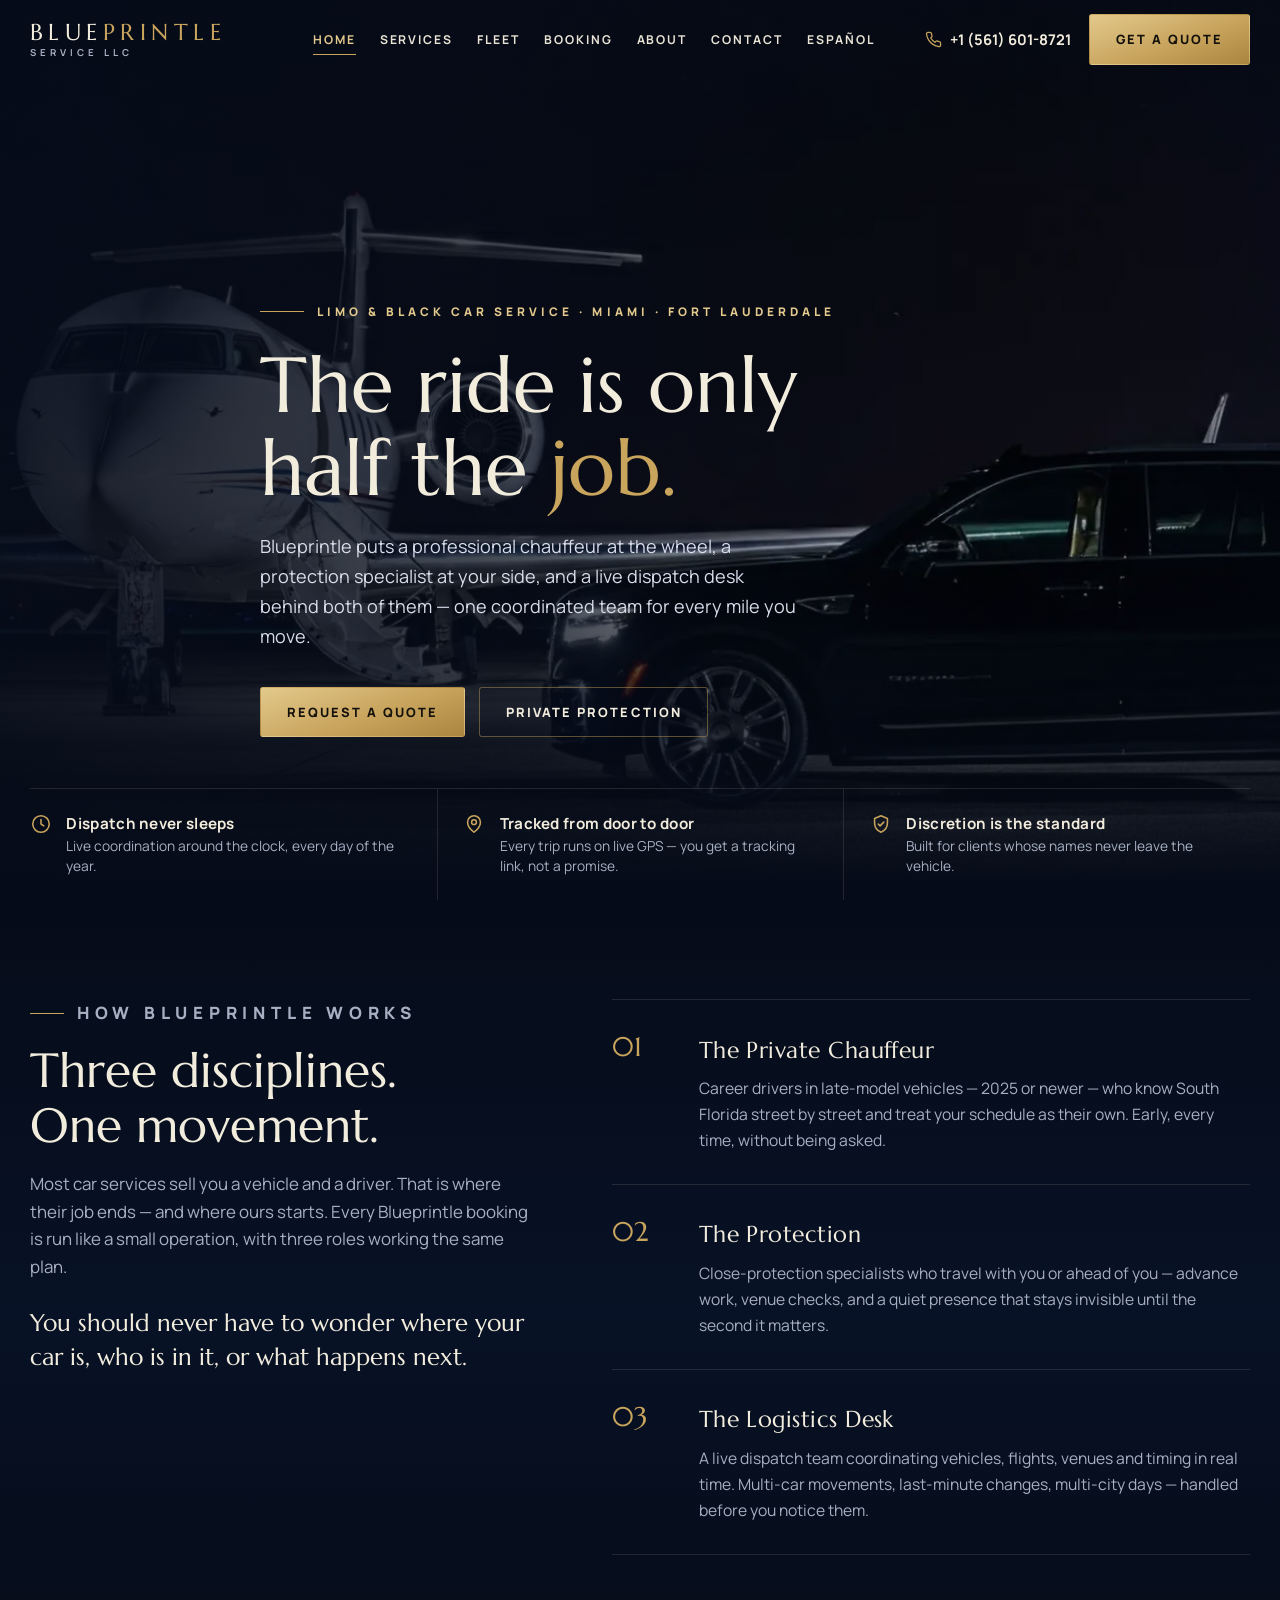
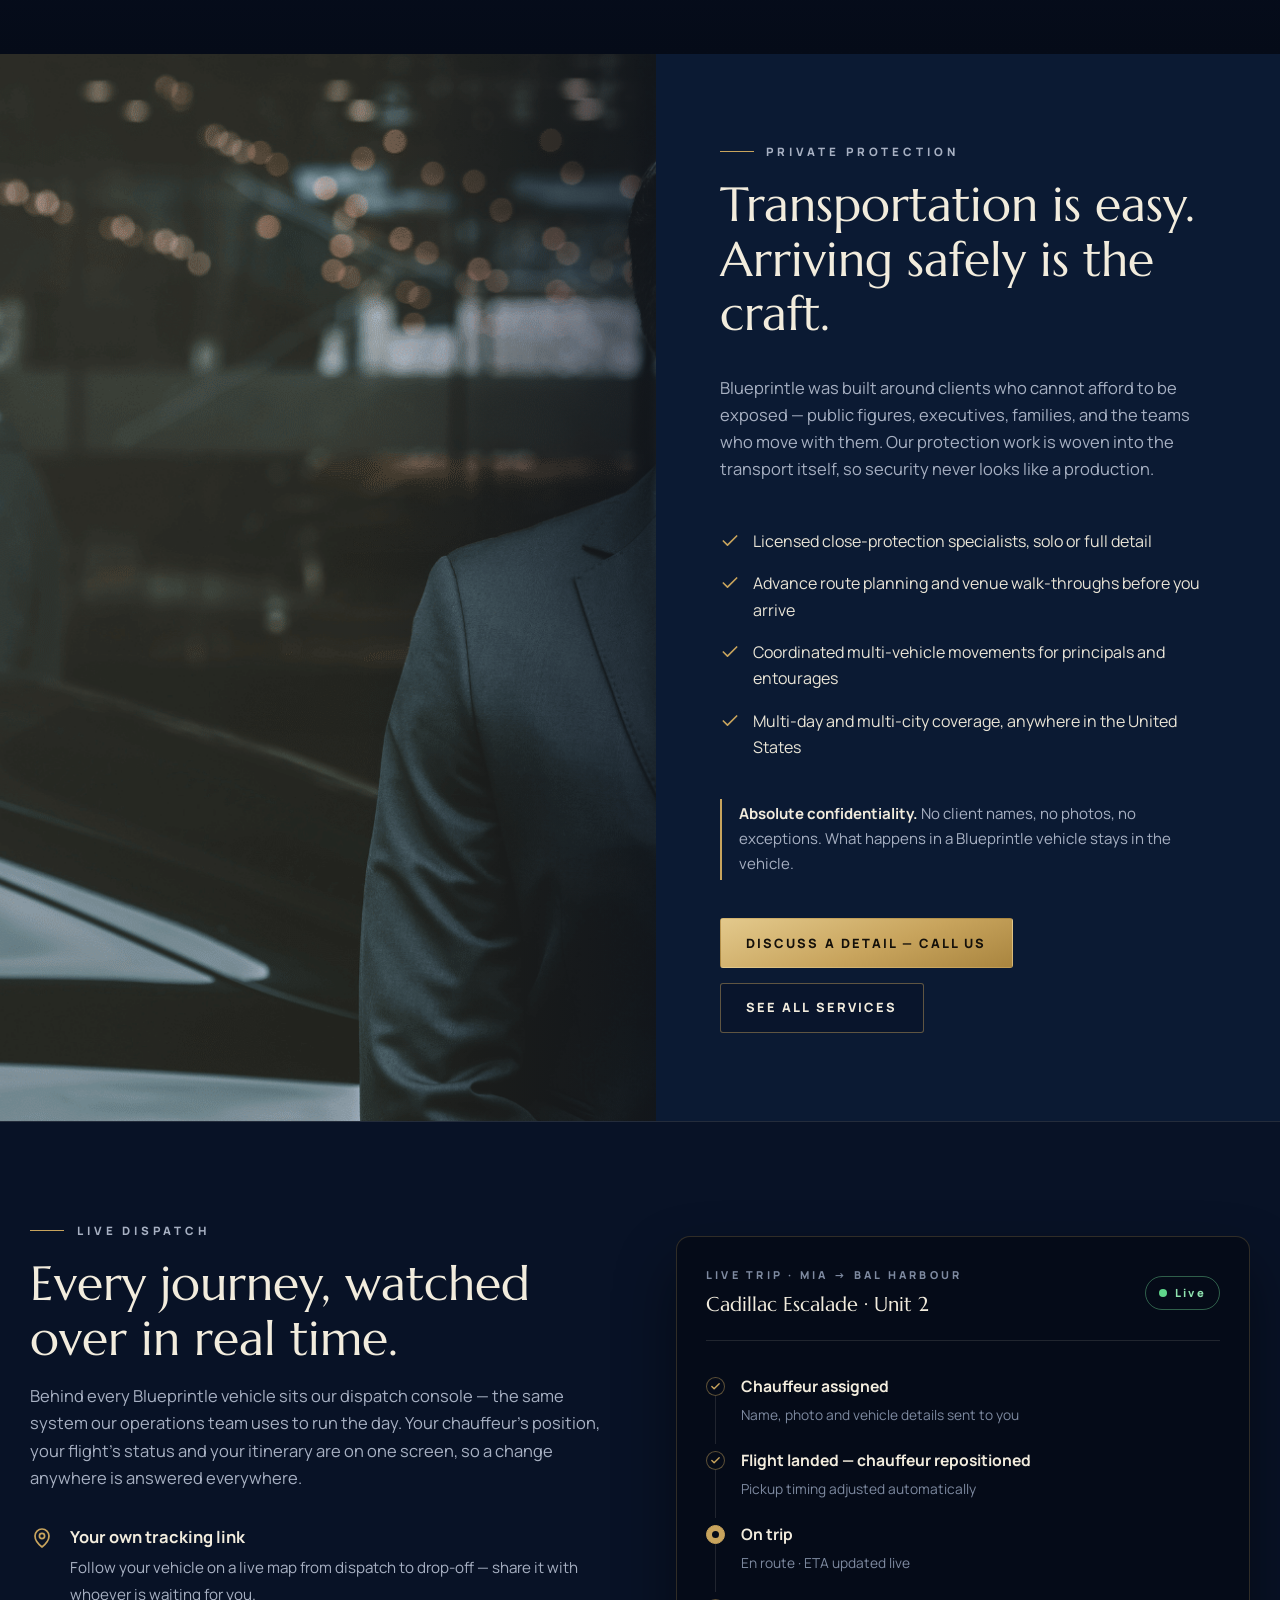
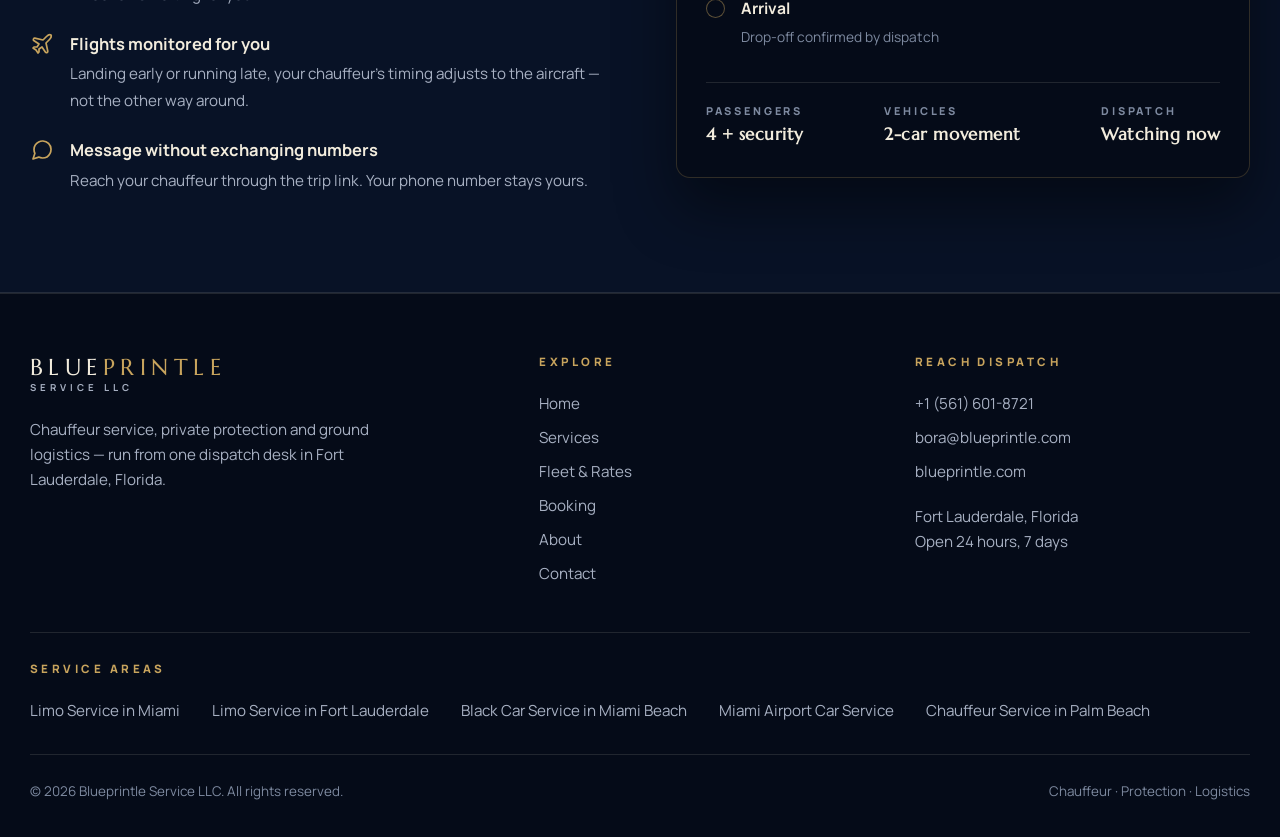
==== index.html @ a3205692 "Add Service Areas footer links" ====
<!doctype html>
<html lang="en">
  <head>

    <meta charset="utf-8" />
    <meta name="viewport" content="width=device-width, initial-scale=1, viewport-fit=cover" />
    <meta name="color-scheme" content="dark" />
    <link rel="icon" href="data:," />
    <title>Limo &amp; Black Car Service in Miami | Private Chauffeur — Blueprintle</title>
    <meta name="description" content="Limo service, black car service and private chauffeurs in Miami &amp; Fort Lauderdale. Hourly charters, airport transfers, live dispatch. Call +1 (561) 601-8721." />
    <link rel="preconnect" href="https://fonts.googleapis.com" />
    <link rel="preconnect" href="https://fonts.gstatic.com" crossorigin />
    <link href="https://fonts.googleapis.com/css2?family=Marcellus&family=Manrope:wght@400;500;600;700;800&display=swap" rel="stylesheet" />
    <style>
      :root{
        --navy-950:#050b18;
        --navy-900:#081226;
        --navy-850:#0b1a33;
        --navy-800:#10233f;
        --navy-700:#1a3357;
        --gold:#c8a45d;
        --gold-soft:#e3c98c;
        --gold-dim:rgba(200,164,93,.45);
        --ivory:#f2ecdd;
        --paper:#e9e4d6;
        --muted:#a7b0c2;
        --muted-2:#7e8aa0;
        --line:rgba(200,164,93,.22);
        --line-soft:rgba(233,228,214,.12);
        --radius:14px;
        --font-display:"Marcellus", Georgia, serif;
        --font-body:"Manrope", -apple-system, "Segoe UI", sans-serif;
      }
      *{ box-sizing:border-box; }
      html{ scroll-behavior:smooth; }
      body{
        margin:0; background:var(--navy-950); color:var(--paper);
        font-family:var(--font-body); font-size:16.5px; line-height:1.65;
        -webkit-font-smoothing:antialiased;
      }
      img{ max-width:100%; display:block; }
      a{ color:inherit; }
      button, [role="button"], select, summary, input:not([type="checkbox"],[type="radio"]){ min-height:2.25rem; }
      ::selection{ background:var(--gold); color:var(--navy-950); }

      .wrap{ width:min(1220px, 100% - 3rem); margin-inline:auto; }
      .display{ font-family:var(--font-display); font-weight:400; letter-spacing:.01em; }
      .gold{ color:var(--gold); }

      /* ---------- Header ---------- */
      header{
        position:fixed; inset:0 0 auto 0; z-index:60;
        transition:background .35s ease, border-color .35s ease, box-shadow .35s ease;
        border-bottom:1px solid transparent;
      }
      header.scrolled{ background:rgba(5,11,24,.92); backdrop-filter:blur(14px); border-bottom-color:var(--line-soft); }
      .header-in{ display:flex; align-items:center; gap:1.5rem; padding:.9rem 0; }
      .wordmark{ text-decoration:none; line-height:1; }
      .wordmark .wm-name{ font-family:var(--font-display); font-size:1.42rem; letter-spacing:.24em; color:var(--ivory); }
      .wordmark .wm-name b{ color:var(--gold); font-weight:400; }
      .wordmark .wm-sub{ display:block; margin-top:.28rem; font-size:.6rem; font-weight:700; letter-spacing:.42em; color:var(--muted); text-transform:uppercase; }
      nav.main{ margin-left:auto; display:flex; gap:1.5rem; }
      nav.main a{
        text-decoration:none; font-size:.76rem; font-weight:700; letter-spacing:.16em; text-transform:uppercase; color:var(--paper);
        padding:.55rem 0; position:relative; white-space:nowrap;
      }
      nav.main a::after{ content:""; position:absolute; left:0; bottom:.2rem; width:0; height:1px; background:var(--gold); transition:width .3s ease; }
      nav.main a:hover::after{ width:100%; }
      .header-cta{ display:flex; align-items:center; gap:.9rem; margin-left:1.4rem; }
      .header-phone{ display:flex; align-items:center; gap:.5rem; text-decoration:none; font-weight:700; font-size:.92rem; color:var(--ivory); padding:.5rem .25rem; white-space:nowrap; }
      .header-phone svg{ width:17px; height:17px; stroke:var(--gold); }
      .btn{
        display:inline-flex; align-items:center; justify-content:center; gap:.55rem;
        font-family:var(--font-body); font-weight:800; font-size:.8rem; letter-spacing:.16em; text-transform:uppercase;
        text-decoration:none; cursor:pointer; border:1px solid transparent;
        padding:.85rem 1.6rem; border-radius:3px; transition:background .25s ease, color .25s ease, border-color .25s ease, transform .25s ease;
        min-height:3rem;
      }
      .btn-gold{ background:linear-gradient(160deg, var(--gold-soft), var(--gold) 55%, #a9853f); color:#14100a; }
      .btn-gold:hover{ transform:translateY(-1px); }
      .btn-ghost{ border-color:var(--gold-dim); color:var(--ivory); background:rgba(5,11,24,.25); }
      .btn-ghost:hover{ border-color:var(--gold); color:var(--gold-soft); }
      .menu-btn{ display:none; margin-left:auto; background:none; border:1px solid var(--line-soft); border-radius:6px; width:44px; height:44px; align-items:center; justify-content:center; cursor:pointer; }
      .menu-btn svg{ width:22px; height:22px; stroke:var(--ivory); }
      .mobile-nav{ display:none; }
      .mobile-nav.open{ display:block; background:rgba(5,11,24,.97); border-top:1px solid var(--line-soft); padding:.5rem 0 1.2rem; }
      .mobile-nav a{ display:block; padding:.85rem 0; text-decoration:none; font-weight:700; letter-spacing:.14em; text-transform:uppercase; font-size:.85rem; border-bottom:1px solid var(--line-soft); }
      .mobile-nav a:last-child{ border-bottom:none; }

      /* ---------- Hero ---------- */
      .hero{ position:relative; min-height:100svh; display:flex; flex-direction:column; justify-content:flex-end; overflow:hidden; }
      .hero-bg{ position:absolute; inset:0; }
      .hero-bg img{ width:100%; height:100%; object-fit:cover; object-position:center 62%; }
      .hero-bg::after{
        content:""; position:absolute; inset:0;
        background:
          linear-gradient(90deg, rgba(5,11,24,.93) 0%, rgba(5,11,24,.72) 42%, rgba(5,11,24,.18) 78%, rgba(5,11,24,.35) 100%),
          linear-gradient(0deg, var(--navy-950) 2%, rgba(5,11,24,0) 34%),
          linear-gradient(180deg, rgba(5,11,24,.55) 0%, rgba(5,11,24,0) 22%);
      }
      .hero-in{ position:relative; z-index:2; padding:9.5rem 0 3.2rem; max-width:760px; }
      .hero-loc{ display:flex; align-items:center; gap:.8rem; font-size:.74rem; font-weight:800; letter-spacing:.34em; text-transform:uppercase; color:var(--gold-soft); margin:0 0 1.4rem; }
      .hero-loc::before{ content:""; width:44px; height:1px; background:var(--gold); }
      .hero h1{ font-family:var(--font-display); font-weight:400; font-size:clamp(2.7rem, 6.4vw, 4.9rem); line-height:1.06; color:var(--ivory); margin:0 0 1.4rem; }
      .hero h1 em{ font-style:normal; color:var(--gold); }
      .hero p.lede{ font-size:1.13rem; color:#d8dcea; max-width:34rem; margin:0 0 2.2rem; }
      .hero-ctas{ display:flex; flex-wrap:wrap; gap:.9rem; }
      .hero-facts{
        position:relative; z-index:2; border-top:1px solid var(--line-soft);
        display:grid; grid-template-columns:repeat(3, 1fr);
      }
      .hero-fact{ padding:1.35rem 1.6rem 1.5rem 0; display:flex; gap:.9rem; align-items:flex-start; }
      .hero-fact + .hero-fact{ border-left:1px solid var(--line-soft); padding-left:1.6rem; }
      .hero-fact svg{ width:22px; height:22px; flex:none; stroke:var(--gold); margin-top:.15rem; }
      .hero-fact strong{ display:block; color:var(--ivory); font-size:.95rem; letter-spacing:.02em; }
      .hero-fact span{ color:var(--muted); font-size:.86rem; line-height:1.45; display:block; }

      /* ---------- Sections ---------- */
      section{ padding:6.2rem 0; }
      .sec-head{ max-width:720px; margin-bottom:3.2rem; }
      .sec-head.center{ margin-inline:auto; text-align:center; }
      .sec-tag{ font-size:.72rem; font-weight:800; letter-spacing:.34em; text-transform:uppercase; color:var(--gold); margin:0 0 1rem; display:flex; align-items:center; gap:.8rem; }
      .sec-head.center .sec-tag{ justify-content:center; }
      .sec-tag::before{ content:""; width:34px; height:1px; background:var(--gold); }
      .sec-head.center .sec-tag::after{ content:""; width:34px; height:1px; background:var(--gold); }
      h2{ font-family:var(--font-display); font-weight:400; font-size:clamp(2rem, 4vw, 3rem); line-height:1.14; color:var(--ivory); margin:0 0 1rem; }
      .sec-head p{ color:var(--muted); margin:0; font-size:1.05rem; }

      /* ---------- Trio (signature) ---------- */
      .trio{ background:linear-gradient(180deg, var(--navy-950), var(--navy-900) 55%, var(--navy-950)); }
      .trio-grid{ display:grid; grid-template-columns:1fr 1.25fr; gap:4.5rem; align-items:start; }
      .trio-intro p{ color:var(--muted); font-size:1.06rem; }
      .trio-intro .big-line{ font-family:var(--font-display); font-size:1.5rem; color:var(--ivory); line-height:1.4; margin:1.6rem 0 0; }
      .trio-rows{ border-top:1px solid var(--line-soft); }
      .trio-row{ display:grid; grid-template-columns:64px 1fr; gap:1.4rem; padding:1.9rem 0; border-bottom:1px solid var(--line-soft); }
      .trio-row .num{ font-family:var(--font-display); font-size:1.7rem; color:var(--gold); line-height:1; padding-top:.2rem; }
      .trio-row h3{ margin:0 0 .45rem; font-family:var(--font-display); font-weight:400; font-size:1.45rem; color:var(--ivory); letter-spacing:.02em; }
      .trio-row p{ margin:0; color:var(--muted); font-size:.98rem; }

      /* ---------- Protection feature ---------- */
      .feature{ padding:0; }
      .feature-grid{ display:grid; grid-template-columns:1.05fr 1fr; min-height:640px; }
      .feature-media{ position:relative; overflow:hidden; }
      .feature-media img{ position:absolute; inset:0; width:100%; height:100%; object-fit:cover; }
      .feature-media::after{ content:""; position:absolute; inset:0; background:linear-gradient(90deg, rgba(5,11,24,0) 55%, rgba(5,11,24,.55)); }
      .feature-body{ background:var(--navy-850); padding:5.5rem clamp(1.5rem, 5vw, 4.5rem); display:flex; flex-direction:column; justify-content:center; }
      .feature-body p{ color:var(--muted); }
      .check-list{ list-style:none; margin:1.8rem 0 2.4rem; padding:0; display:grid; gap:1rem; }
      .check-list li{ display:flex; gap:.85rem; align-items:flex-start; color:var(--paper); font-size:1rem; }
      .check-list svg{ width:20px; height:20px; flex:none; stroke:var(--gold); margin-top:.2rem; }
      .feature-note{ border-left:2px solid var(--gold); padding:.2rem 0 .2rem 1.1rem; color:var(--muted); font-size:.94rem; margin:0 0 2.4rem; }
      .feature-note strong{ color:var(--ivory); }

      /* ---------- Dispatch / live tracking ---------- */
      .dispatch{ background:var(--navy-900); border-block:1px solid var(--line-soft); }
      .dispatch-grid{ display:grid; grid-template-columns:1fr 1fr; gap:4.5rem; align-items:center; }
      .dispatch-copy p{ color:var(--muted); }
      .dispatch-points{ margin-top:2rem; display:grid; gap:1.4rem; }
      .dispatch-point{ display:flex; gap:1rem; }
      .dispatch-point svg{ width:24px; height:24px; flex:none; stroke:var(--gold); margin-top:.15rem; }
      .dispatch-point strong{ color:var(--ivory); display:block; margin-bottom:.15rem; }
      .dispatch-point span{ color:var(--muted); font-size:.95rem; }
      .track-card{
        background:var(--navy-950); border:1px solid var(--line); border-radius:var(--radius);
        padding:1.8rem; box-shadow:0 30px 60px rgba(0,0,0,.45);
      }
      .track-top{ display:flex; align-items:center; justify-content:space-between; gap:1rem; padding-bottom:1.2rem; border-bottom:1px solid var(--line-soft); }
      .track-top .t-label{ font-size:.68rem; font-weight:800; letter-spacing:.3em; text-transform:uppercase; color:var(--muted-2); }
      .track-top .t-route{ font-family:var(--font-display); font-size:1.25rem; color:var(--ivory); margin-top:.3rem; }
      .live-pill{ display:inline-flex; align-items:center; gap:.5rem; font-size:.7rem; font-weight:800; letter-spacing:.22em; color:#8fe3b0; border:1px solid rgba(110,220,150,.4); border-radius:999px; padding:.42rem .8rem; }
      .live-dot{ width:8px; height:8px; border-radius:50%; background:#5fd68b; animation:pulse 1.8s infinite; }
      @keyframes pulse{ 0%{ box-shadow:0 0 0 0 rgba(95,214,139,.45);} 70%{ box-shadow:0 0 0 9px rgba(95,214,139,0);} 100%{ box-shadow:0 0 0 0 rgba(95,214,139,0);} }
      .track-steps{ list-style:none; margin:1.4rem 0 0; padding:0; }
      .track-steps li{ display:flex; gap:1rem; padding:.65rem 0; position:relative; }
      .track-steps li::before{ content:""; position:absolute; left:9px; top:2rem; bottom:-.4rem; width:1px; background:var(--line-soft); }
      .track-steps li:last-child::before{ display:none; }
      .step-dot{ width:19px; height:19px; flex:none; border-radius:50%; border:1px solid var(--gold-dim); display:flex; align-items:center; justify-content:center; margin-top:.2rem; background:var(--navy-950); z-index:1; }
      .step-dot svg{ width:11px; height:11px; stroke:var(--gold); }
      .step-dot.now{ background:var(--gold); border-color:var(--gold); }
      .step-dot.now i{ width:7px; height:7px; border-radius:50%; background:var(--navy-950); display:block; }
      .track-steps strong{ color:var(--ivory); font-size:.98rem; display:block; }
      .track-steps span{ color:var(--muted-2); font-size:.86rem; }
      .track-foot{ margin-top:1.4rem; padding-top:1.2rem; border-top:1px solid var(--line-soft); display:flex; justify-content:space-between; gap:1rem; flex-wrap:wrap; }
      .track-foot div span{ display:block; font-size:.68rem; font-weight:800; letter-spacing:.26em; text-transform:uppercase; color:var(--muted-2); }
      .track-foot div strong{ color:var(--ivory); font-family:var(--font-display); font-size:1.05rem; letter-spacing:.03em; }

      /* ---------- Services list ---------- */
      .svc-list{ border-top:1px solid var(--line-soft); }
      .svc-row{
        display:grid; grid-template-columns:70px 1fr auto; gap:1.6rem; align-items:center;
        padding:1.7rem .6rem; border-bottom:1px solid var(--line-soft); text-decoration:none;
        transition:background .25s ease, padding-left .25s ease;
      }
      .svc-row:hover{ background:rgba(200,164,93,.05); padding-left:1.1rem; }
      .svc-row .idx{ font-family:var(--font-display); color:var(--gold); font-size:1.15rem; }
      .svc-row h3{ margin:0 0 .25rem; font-family:var(--font-display); font-weight:400; font-size:1.5rem; color:var(--ivory); }
      .svc-row p{ margin:0; color:var(--muted); font-size:.95rem; max-width:620px; }
      .svc-row .price{ text-align:right; }
      .svc-row .price span{ display:block; font-size:.66rem; font-weight:800; letter-spacing:.26em; text-transform:uppercase; color:var(--muted-2); }
      .svc-row .price strong{ font-family:var(--font-display); font-size:1.3rem; color:var(--gold-soft); font-weight:400; white-space:nowrap; }

      /* ---------- Fleet / rates ---------- */
      .fleet{ background:linear-gradient(180deg, var(--navy-950), var(--navy-900)); }
      .fleet-grid{ display:grid; grid-template-columns:repeat(3, 1fr); gap:1.4rem; }
      .car-card{ background:var(--navy-850); border:1px solid var(--line-soft); border-radius:var(--radius); overflow:hidden; display:flex; flex-direction:column; }
      .car-card .car-img{ aspect-ratio:16/10; overflow:hidden; }
      .car-card .car-img img{ width:100%; height:100%; object-fit:cover; transition:transform .6s ease; }
      .car-card:hover .car-img img{ transform:scale(1.045); }
      .car-body{ padding:1.6rem 1.6rem 1.8rem; display:flex; flex-direction:column; gap:.4rem; flex:1; }
      .car-body h3{ margin:0; font-family:var(--font-display); font-weight:400; font-size:1.4rem; color:var(--ivory); }
      .car-body .car-sub{ color:var(--muted); font-size:.92rem; margin:0 0 .8rem; }
      .car-meta{ display:flex; gap:1.2rem; flex-wrap:wrap; margin-bottom:1.1rem; }
      .car-meta span{ display:inline-flex; align-items:center; gap:.45rem; color:var(--muted); font-size:.85rem; }
      .car-meta svg{ width:16px; height:16px; stroke:var(--gold); }
      .car-price{ margin-top:auto; padding-top:1.1rem; border-top:1px solid var(--line-soft); display:flex; align-items:baseline; justify-content:space-between; }
      .car-price .from{ font-size:.68rem; font-weight:800; letter-spacing:.24em; text-transform:uppercase; color:var(--muted-2); }
      .car-price .amount{ font-family:var(--font-display); font-size:1.65rem; color:var(--gold-soft); }
      .car-price .amount small{ font-size:.85rem; color:var(--muted); font-family:var(--font-body); }
      .fleet-note{ margin-top:1.6rem; color:var(--muted); font-size:.93rem; text-align:center; }
      .fleet-note strong{ color:var(--ivory); }

      /* ---------- Coverage band ---------- */
      .coverage{ position:relative; padding:7.5rem 0; overflow:hidden; }
      .coverage-bg{ position:absolute; inset:0; }
      .coverage-bg img{ width:100%; height:100%; object-fit:cover; }
      .coverage-bg::after{ content:""; position:absolute; inset:0; background:linear-gradient(90deg, rgba(5,11,24,.94) 8%, rgba(5,11,24,.62) 55%, rgba(5,11,24,.35)); }
      .coverage-in{ position:relative; z-index:2; max-width:640px; }
      .coverage-in p{ color:#cfd6e4; }
      .city-chips{ display:flex; flex-wrap:wrap; gap:.55rem; margin-top:1.8rem; }
      .city-chips span{ border:1px solid var(--gold-dim); color:var(--ivory); border-radius:999px; padding:.45rem 1rem; font-size:.85rem; font-weight:600; background:rgba(5,11,24,.45); }

      /* ---------- Steps ---------- */
      .steps-grid{ display:grid; grid-template-columns:repeat(3, 1fr); gap:2.5rem; }
      .step{ border-top:2px solid var(--gold); padding-top:1.4rem; }
      .step .step-k{ font-size:.7rem; font-weight:800; letter-spacing:.3em; text-transform:uppercase; color:var(--gold); }
      .step h3{ font-family:var(--font-display); font-weight:400; font-size:1.45rem; color:var(--ivory); margin:.6rem 0 .5rem; }
      .step p{ color:var(--muted); margin:0; font-size:.97rem; }

      /* ---------- Quote ---------- */
      .quote{ background:var(--navy-900); border-top:1px solid var(--line-soft); }
      .quote-grid{ display:grid; grid-template-columns:1fr 1.2fr; gap:4rem; align-items:start; }
      .quote-copy p{ color:var(--muted); }
      .quote-direct{ margin-top:2rem; display:grid; gap:1rem; }
      .quote-direct a{ display:flex; align-items:center; gap:1rem; text-decoration:none; padding:1rem 1.1rem; border:1px solid var(--line-soft); border-radius:10px; transition:border-color .25s ease; }
      .quote-direct a:hover{ border-color:var(--gold); }
      .quote-direct svg{ width:22px; height:22px; stroke:var(--gold); flex:none; }
      .quote-direct span small{ display:block; color:var(--muted-2); font-size:.72rem; font-weight:800; letter-spacing:.22em; text-transform:uppercase; }
      .quote-direct span strong{ color:var(--ivory); font-size:1.02rem; }
      form.quote-form{ background:var(--navy-950); border:1px solid var(--line); border-radius:var(--radius); padding:2rem; }
      .form-grid{ display:grid; grid-template-columns:1fr 1fr; gap:1.1rem; }
      .field{ display:flex; flex-direction:column; gap:.4rem; }
      .field.full{ grid-column:1 / -1; }
      .field label{ font-size:.7rem; font-weight:800; letter-spacing:.22em; text-transform:uppercase; color:var(--muted); }
      .field input, .field select, .field textarea{
        background:var(--navy-850); border:1px solid var(--line-soft); border-radius:8px; color:var(--ivory);
        font-family:var(--font-body); font-size:1rem; padding:.72rem .9rem; width:100%;
      }
      .field textarea{ min-height:5.2rem; resize:vertical; }
      .field input:focus, .field select:focus, .field textarea:focus{ outline:2px solid var(--gold-dim); border-color:var(--gold); }
      .estimate{
        margin-top:1.4rem; border:1px dashed var(--gold-dim); border-radius:10px; padding:1.1rem 1.2rem;
        display:flex; align-items:center; justify-content:space-between; gap:1rem; flex-wrap:wrap;
      }
      .estimate .est-label{ font-size:.7rem; font-weight:800; letter-spacing:.24em; text-transform:uppercase; color:var(--muted); }
      .estimate .est-value{ font-family:var(--font-display); font-size:1.9rem; color:var(--gold-soft); line-height:1; }
      .estimate .est-note{ width:100%; color:var(--muted-2); font-size:.82rem; }
      .form-actions{ display:flex; gap:.8rem; flex-wrap:wrap; margin-top:1.4rem; }
      .form-actions .btn{ flex:1; }
      .form-sent{ display:none; margin-top:1.2rem; border:1px solid rgba(110,220,150,.4); color:#b9f0cd; border-radius:10px; padding:1rem 1.2rem; font-size:.95rem; }

      /* ---------- Footer ---------- */
      footer{ border-top:1px solid var(--line-soft); padding:3.6rem 0 2.2rem; background:var(--navy-950); }
      .footer-grid{ display:grid; grid-template-columns:1.4fr 1fr 1fr; gap:2.5rem; margin-bottom:2.6rem; }
      footer h4{ font-size:.72rem; font-weight:800; letter-spacing:.3em; text-transform:uppercase; color:var(--gold); margin:0 0 1rem; }
      footer p, footer a{ color:var(--muted); font-size:.95rem; }
      footer a{ text-decoration:none; display:block; padding:.28rem 0; }
      footer a:hover{ color:var(--gold-soft); }
      .footer-bottom{ border-top:1px solid var(--line-soft); padding-top:1.6rem; display:flex; justify-content:space-between; gap:1rem; flex-wrap:wrap; color:var(--muted-2); font-size:.84rem; }

      /* ---------- Mobile call bar ---------- */
      .mobile-bar{
        display:none; position:fixed; inset:auto 0 0 0; z-index:70;
        background:rgba(5,11,24,.96); backdrop-filter:blur(12px); border-top:1px solid var(--line);
        padding:.6rem .8rem calc(.6rem + env(safe-area-inset-bottom)); gap:.6rem;
      }
      .mobile-bar a{ flex:1; }

      .reveal{ opacity:0; transform:translateY(22px); transition:opacity .7s ease, transform .7s ease; }
      .reveal.in{ opacity:1; transform:none; }
      @media (prefers-reduced-motion: reduce){
        html{ scroll-behavior:auto; }
        .reveal{ opacity:1; transform:none; transition:none; }
        .live-dot{ animation:none; }
        .car-card .car-img img{ transition:none; }
      }

      @media (max-width: 1020px){
        nav.main, .header-cta{ display:none; }
        .menu-btn{ display:flex; }
        .trio-grid, .dispatch-grid, .quote-grid{ grid-template-columns:1fr; gap:2.8rem; }
        .feature-grid{ grid-template-columns:1fr; min-height:0; }
        .feature-media{ height:380px; position:relative; }
        .feature-media img{ position:absolute; }
        .fleet-grid{ grid-template-columns:1fr 1fr; }
        .steps-grid{ grid-template-columns:1fr; gap:1.8rem; }
        .footer-grid{ grid-template-columns:1fr 1fr; }
      }
      @media (max-width: 640px){
        body{ font-size:16px; }
        section{ padding:4.2rem 0; }
        .wrap{ width:calc(100% - 2.2rem); }
        .hero-in{ padding-top:7.5rem; }
        .hero-bg img{ object-position:74% 58%; }
        .mobile-bar .btn{ font-size:.72rem; letter-spacing:.1em; padding:.8rem .5rem; white-space:nowrap; }
        .hero-facts{ grid-template-columns:1fr; }
        .hero-fact{ padding:1rem 0; }
        .hero-fact + .hero-fact{ border-left:none; border-top:1px solid var(--line-soft); padding-left:0; }
        .fleet-grid{ grid-template-columns:1fr; }
        .form-grid{ grid-template-columns:1fr; }
        .svc-row{ grid-template-columns:1fr; gap:.4rem; padding:1.4rem .4rem; }
        .svc-row .price{ text-align:left; }
        .svc-row .idx{ display:none; }
        .footer-grid{ grid-template-columns:1fr; }
        .mobile-bar{ display:flex; }
        body{ padding-bottom:74px; }
        .feature-body{ padding:3.2rem 1.4rem; }
        form.quote-form{ padding:1.4rem; }
      }
      /* ---------- Static pages ---------- */
      [id]{ scroll-margin-top:92px; }
      nav.main a.active{ color:var(--gold-soft); }
      nav.main a.active::after{ width:100%; }
      .mobile-nav a.active{ color:var(--gold-soft); }
      .page-top{ padding-top:9rem; }
      @media (max-width: 1200px){ .header-phone{ display:none; } }

      /* ---------- About ---------- */
      .about-cols{ display:grid; grid-template-columns:1fr 1fr; gap:2.5rem; }
      .about-cols p{ color:var(--muted); margin:0; }
      .about-facts{ display:grid; grid-template-columns:repeat(4, 1fr); gap:1.4rem; margin-top:2.8rem; }
      .about-fact{ border-top:2px solid var(--gold); padding-top:1rem; }
      .about-fact span{ display:block; font-size:.68rem; font-weight:800; letter-spacing:.26em; text-transform:uppercase; color:var(--muted-2); margin-bottom:.35rem; }
      .about-fact strong{ color:var(--ivory); font-family:var(--font-display); font-weight:400; font-size:1.12rem; line-height:1.35; display:block; }
      .about-ctas{ display:flex; flex-wrap:wrap; gap:.9rem; margin-top:2.6rem; }

      /* ---------- Fleet CTA ---------- */
      .fleet-cta{ display:flex; gap:.9rem; justify-content:center; flex-wrap:wrap; margin-top:2.2rem; }

      /* ---------- Contact ---------- */
      .contact-grid{ display:grid; grid-template-columns:1fr 1fr; gap:4rem; align-items:start; }
      .contact-grid > div > p{ color:var(--muted); }
      .contact-card{ background:var(--navy-850); border:1px solid var(--line); border-radius:var(--radius); padding:2rem; }
      .contact-card h3{ font-family:var(--font-display); font-weight:400; font-size:1.4rem; color:var(--ivory); margin:0 0 1.4rem; }
      .contact-row{ display:flex; justify-content:space-between; gap:1.5rem; padding:.85rem 0; border-top:1px solid var(--line-soft); }
      .contact-row span{ font-size:.68rem; font-weight:800; letter-spacing:.24em; text-transform:uppercase; color:var(--muted-2); padding-top:.2rem; white-space:nowrap; }
      .contact-row strong{ color:var(--paper); font-weight:600; text-align:right; }
      .contact-card .btn{ margin-top:1.6rem; width:100%; }
      .contact-card .cc-note{ color:var(--muted); font-size:.9rem; margin:1.2rem 0 0; }

      @media (max-width: 1020px){
        .about-facts{ grid-template-columns:1fr 1fr; }
        .contact-grid{ grid-template-columns:1fr; gap:2.8rem; }
      }
      @media (max-width: 640px){
        .page-top{ padding-top:6.8rem; }
        .about-cols{ grid-template-columns:1fr; gap:1.2rem; }
        .about-facts{ grid-template-columns:1fr; }
      }
    
      .form-sent.err{ border-color:rgba(232,120,120,.55); color:#f2c1c1; }
      .form-actions .btn[disabled]{ opacity:.55; cursor:wait; transform:none; }

    </style>
  
  </head>
  <body>

<!-- ================= HEADER ================= -->
    <header id="siteHeader">
      <div class="wrap header-in">
        <a class="wordmark" href="index.html" aria-label="Blueprintle home">
          <span class="wm-name">BLUE<b>PRINTLE</b></span>
          <span class="wm-sub">Service LLC</span>
        </a>
        <nav class="main" aria-label="Main">
          <a href="index.html" class="active" aria-current="page">Home</a>
          <a href="services.html">Services</a>
          <a href="fleet.html">Fleet</a>
          <a href="booking.html">Booking</a>
          <a href="about.html">About</a>
          <a href="contact.html">Contact</a>
          <a href="servicios.html" hreflang="es">Español</a>
        </nav>
        <div class="header-cta">
          <a class="header-phone" href="tel:+15616018721">
            <svg viewBox="0 0 24 24" fill="none" stroke-width="1.8" stroke-linecap="round" stroke-linejoin="round"><path d="M22 16.92v3a2 2 0 0 1-2.18 2 19.79 19.79 0 0 1-8.63-3.07 19.5 19.5 0 0 1-6-6 19.79 19.79 0 0 1-3.07-8.67A2 2 0 0 1 4.11 2h3a2 2 0 0 1 2 1.72c.13.96.36 1.9.7 2.81a2 2 0 0 1-.45 2.11L8.09 9.91a16 16 0 0 0 6 6l1.27-1.27a2 2 0 0 1 2.11-.45c.91.34 1.85.57 2.81.7A2 2 0 0 1 22 16.92z"/></svg>
            +1 (561) 601-8721
          </a>
          <a class="btn btn-gold" href="booking.html">Get a Quote</a>
        </div>
        <button class="menu-btn" id="menuBtn" aria-label="Open menu" aria-expanded="false">
          <svg viewBox="0 0 24 24" fill="none" stroke-width="1.8" stroke-linecap="round"><path d="M4 7h16M4 12h16M4 17h16"/></svg>
        </button>
      </div>
      <div class="mobile-nav" id="mobileNav">
        <div class="wrap">
          <a href="index.html" class="active" aria-current="page">Home</a>
          <a href="services.html">Services</a>
          <a href="fleet.html">Fleet</a>
          <a href="booking.html">Booking</a>
          <a href="about.html">About</a>
          <a href="contact.html">Contact</a>
          <a href="servicios.html" hreflang="es">Español</a>
          <a href="tel:+15616018721">Call +1 (561) 601-8721</a>
        </div>
      </div>
    </header>

<!-- ================= HERO ================= -->
    <div class="hero" id="top">
      <div class="hero-bg"><img src="[data-uri]" alt="Black Cadillac Escalade waiting beside a private jet on the tarmac at night, with a suited agent standing by" /></div>
      <div class="wrap hero-in">
        <p class="hero-loc">Limo &amp; Black Car Service · Miami · Fort Lauderdale</p>
        <h1>The ride is only<br />half the <em>job.</em></h1>
        <p class="lede">Blueprintle puts a professional chauffeur at the wheel, a protection specialist at your side, and a live dispatch desk behind both of them — one coordinated team for every mile you move.</p>
        <div class="hero-ctas">
          <a class="btn btn-gold" href="booking.html">Request a Quote</a>
          <a class="btn btn-ghost" href="index.html#protection">Private Protection</a>
        </div>
      </div>
      <div class="wrap">
        <div class="hero-facts">
          <div class="hero-fact">
            <svg viewBox="0 0 24 24" fill="none" stroke-width="1.7" stroke-linecap="round" stroke-linejoin="round"><circle cx="12" cy="12" r="9"/><path d="M12 7v5l3 2"/></svg>
            <div><strong>Dispatch never sleeps</strong><span>Live coordination around the clock, every day of the year.</span></div>
          </div>
          <div class="hero-fact">
            <svg viewBox="0 0 24 24" fill="none" stroke-width="1.7" stroke-linecap="round" stroke-linejoin="round"><path d="M12 21s-7-5.5-7-11a7 7 0 0 1 14 0c0 5.5-7 11-7 11z"/><circle cx="12" cy="10" r="2.6"/></svg>
            <div><strong>Tracked from door to door</strong><span>Every trip runs on live GPS — you get a tracking link, not a promise.</span></div>
          </div>
          <div class="hero-fact">
            <svg viewBox="0 0 24 24" fill="none" stroke-width="1.7" stroke-linecap="round" stroke-linejoin="round"><path d="M12 3l7 3v5c0 4.6-3 8.4-7 10-4-1.6-7-5.4-7-10V6l7-3z"/><path d="M9 12l2 2 4-4"/></svg>
            <div><strong>Discretion is the standard</strong><span>Built for clients whose names never leave the vehicle.</span></div>
          </div>
        </div>
      </div>
    </div>

<!-- ================= THE TRIO ================= -->
    <section class="trio" id="standard">
      <div class="wrap trio-grid">
        <div class="trio-intro reveal">
          <p class="sec-tag">How Blueprintle Works</p>
          <h2>Three disciplines.<br />One movement.</h2>
          <p>Most car services sell you a vehicle and a driver. That is where their job ends — and where ours starts. Every Blueprintle booking is run like a small operation, with three roles working the same plan.</p>
          <p class="big-line">You should never have to wonder where your car is, who is in it, or what happens next.</p>
        </div>
        <div class="trio-rows reveal">
          <div class="trio-row">
            <div class="num">01</div>
            <div>
              <h3>The Private Chauffeur</h3>
              <p>Career drivers in late-model vehicles — 2025 or newer — who know South Florida street by street and treat your schedule as their own. Early, every time, without being asked.</p>
            </div>
          </div>
          <div class="trio-row">
            <div class="num">02</div>
            <div>
              <h3>The Protection</h3>
              <p>Close-protection specialists who travel with you or ahead of you — advance work, venue checks, and a quiet presence that stays invisible until the second it matters.</p>
            </div>
          </div>
          <div class="trio-row">
            <div class="num">03</div>
            <div>
              <h3>The Logistics Desk</h3>
              <p>A live dispatch team coordinating vehicles, flights, venues and timing in real time. Multi-car movements, last-minute changes, multi-city days — handled before you notice them.</p>
            </div>
          </div>
        </div>
      </div>
    </section>

<!-- ================= PRIVATE PROTECTION ================= -->
    <section class="feature" id="protection">
      <div class="feature-grid">
        <div class="feature-media">
          <img src="[data-uri]" alt="Close protection specialist in a suit with an earpiece standing beside a black vehicle" />
        </div>
        <div class="feature-body reveal">
          <p class="sec-tag">Private Protection</p>
          <h2>Transportation is easy.<br />Arriving safely is the craft.</h2>
          <p>Blueprintle was built around clients who cannot afford to be exposed — public figures, executives, families, and the teams who move with them. Our protection work is woven into the transport itself, so security never looks like a production.</p>
          <ul class="check-list">
            <li>
              <svg viewBox="0 0 24 24" fill="none" stroke-width="2" stroke-linecap="round" stroke-linejoin="round"><path d="M20 6L9 17l-5-5"/></svg>
              <span>Licensed close-protection specialists, solo or full detail</span>
            </li>
            <li>
              <svg viewBox="0 0 24 24" fill="none" stroke-width="2" stroke-linecap="round" stroke-linejoin="round"><path d="M20 6L9 17l-5-5"/></svg>
              <span>Advance route planning and venue walk-throughs before you arrive</span>
            </li>
            <li>
              <svg viewBox="0 0 24 24" fill="none" stroke-width="2" stroke-linecap="round" stroke-linejoin="round"><path d="M20 6L9 17l-5-5"/></svg>
              <span>Coordinated multi-vehicle movements for principals and entourages</span>
            </li>
            <li>
              <svg viewBox="0 0 24 24" fill="none" stroke-width="2" stroke-linecap="round" stroke-linejoin="round"><path d="M20 6L9 17l-5-5"/></svg>
              <span>Multi-day and multi-city coverage, anywhere in the United States</span>
            </li>
          </ul>
          <p class="feature-note"><strong>Absolute confidentiality.</strong> No client names, no photos, no exceptions. What happens in a Blueprintle vehicle stays in the vehicle.</p>
          <div style="display:flex; flex-wrap:wrap; gap:.9rem;">
            <a class="btn btn-gold" href="tel:+15616018721">Discuss a Detail — Call Us</a>
            <a class="btn btn-ghost" href="services.html">See All Services</a>
          </div>
        </div>
      </div>
    </section>

<!-- ================= LIVE DISPATCH ================= -->
    <section class="dispatch" id="dispatch">
      <div class="wrap dispatch-grid">
        <div class="dispatch-copy reveal">
          <p class="sec-tag">Live Dispatch</p>
          <h2>Every journey, watched over in real time.</h2>
          <p>Behind every Blueprintle vehicle sits our dispatch console — the same system our operations team uses to run the day. Your chauffeur's position, your flight's status and your itinerary are on one screen, so a change anywhere is answered everywhere.</p>
          <div class="dispatch-points">
            <div class="dispatch-point">
              <svg viewBox="0 0 24 24" fill="none" stroke-width="1.7" stroke-linecap="round" stroke-linejoin="round"><path d="M12 21s-7-5.5-7-11a7 7 0 0 1 14 0c0 5.5-7 11-7 11z"/><circle cx="12" cy="10" r="2.6"/></svg>
              <div><strong>Your own tracking link</strong><span>Follow your vehicle on a live map from dispatch to drop-off — share it with whoever is waiting for you.</span></div>
            </div>
            <div class="dispatch-point">
              <svg viewBox="0 0 24 24" fill="none" stroke-width="1.7" stroke-linecap="round" stroke-linejoin="round"><path d="M17.8 19.2L16 11l3.5-3.5C21 6 21.5 4 21 3c-1-.5-3 0-4.5 1.5L13 8 4.8 6.2c-.5-.1-.9.1-1.1.5l-.3.5c-.2.5-.1 1 .3 1.3L9 12l-2 3H4l-1 1 3 2 2 3 1-1v-3l3-2 3.5 5.3c.3.4.8.5 1.3.3l.5-.2c.4-.3.6-.7.5-1.2z"/></svg>
              <div><strong>Flights monitored for you</strong><span>Landing early or running late, your chauffeur's timing adjusts to the aircraft — not the other way around.</span></div>
            </div>
            <div class="dispatch-point">
              <svg viewBox="0 0 24 24" fill="none" stroke-width="1.7" stroke-linecap="round" stroke-linejoin="round"><path d="M21 11.5a8.38 8.38 0 0 1-.9 3.8 8.5 8.5 0 0 1-7.6 4.7 8.38 8.38 0 0 1-3.8-.9L3 21l1.9-5.7a8.38 8.38 0 0 1-.9-3.8 8.5 8.5 0 0 1 4.7-7.6 8.38 8.38 0 0 1 3.8-.9h.5a8.48 8.48 0 0 1 8 8v.5z"/></svg>
              <div><strong>Message without exchanging numbers</strong><span>Reach your chauffeur through the trip link. Your phone number stays yours.</span></div>
            </div>
          </div>
        </div>
        <div class="track-card reveal" aria-label="Example of a live trip tracking view">
          <div class="track-top">
            <div>
              <div class="t-label">Live Trip · MIA → Bal Harbour</div>
              <div class="t-route">Cadillac Escalade · Unit 2</div>
            </div>
            <span class="live-pill"><span class="live-dot"></span>Live</span>
          </div>
          <ul class="track-steps">
            <li>
              <span class="step-dot"><svg viewBox="0 0 24 24" fill="none" stroke-width="3" stroke-linecap="round" stroke-linejoin="round"><path d="M20 6L9 17l-5-5"/></svg></span>
              <div><strong>Chauffeur assigned</strong><span>Name, photo and vehicle details sent to you</span></div>
            </li>
            <li>
              <span class="step-dot"><svg viewBox="0 0 24 24" fill="none" stroke-width="3" stroke-linecap="round" stroke-linejoin="round"><path d="M20 6L9 17l-5-5"/></svg></span>
              <div><strong>Flight landed — chauffeur repositioned</strong><span>Pickup timing adjusted automatically</span></div>
            </li>
            <li>
              <span class="step-dot now"><i></i></span>
              <div><strong>On trip</strong><span>En route · ETA updated live</span></div>
            </li>
            <li>
              <span class="step-dot"></span>
              <div><strong>Arrival</strong><span>Drop-off confirmed by dispatch</span></div>
            </li>
          </ul>
          <div class="track-foot">
            <div><span>Passengers</span><strong>4 + security</strong></div>
            <div><span>Vehicles</span><strong>2-car movement</strong></div>
            <div><span>Dispatch</span><strong>Watching now</strong></div>
          </div>
        </div>
      </div>
    </section>

<!-- ================= FOOTER ================= -->
    <footer>
      <div class="wrap">
        <div class="footer-grid">
          <div>
            <a class="wordmark" href="index.html" style="text-decoration:none;">
              <span class="wm-name">BLUE<b>PRINTLE</b></span>
              <span class="wm-sub">Service LLC</span>
            </a>
            <p style="margin-top:1.2rem; max-width:22rem;">Chauffeur service, private protection and ground logistics — run from one dispatch desk in Fort Lauderdale, Florida.</p>
          </div>
          <div>
            <h4>Explore</h4>
            <a href="index.html">Home</a>
            <a href="services.html">Services</a>
            <a href="fleet.html">Fleet &amp; Rates</a>
            <a href="booking.html">Booking</a>
            <a href="about.html">About</a>
            <a href="contact.html">Contact</a>
          </div>
          <div>
            <h4>Reach Dispatch</h4>
            <a href="tel:+15616018721">+1 (561) 601-8721</a>
            <a href="mailto:bora@blueprintle.com">bora@blueprintle.com</a>
            <a href="https://blueprintle.com" target="_blank" rel="noopener">blueprintle.com</a>
            <p>Fort Lauderdale, Florida<br />Open 24 hours, 7 days</p>
          </div>
        </div>
        <div class="footer-areas" style="border-top:1px solid var(--line-soft); padding-top:1.6rem; margin-bottom:1.6rem;">
          <h4>Service Areas</h4>
          <div style="display:flex; flex-wrap:wrap; gap:.2rem 2rem;">
            <a href="limo-service-miami.html" style="display:inline-block;">Limo Service in Miami</a>
            <a href="limo-service-fort-lauderdale.html" style="display:inline-block;">Limo Service in Fort Lauderdale</a>
            <a href="black-car-service-miami-beach.html" style="display:inline-block;">Black Car Service in Miami Beach</a>
            <a href="miami-airport-car-service.html" style="display:inline-block;">Miami Airport Car Service</a>
            <a href="chauffeur-service-palm-beach.html" style="display:inline-block;">Chauffeur Service in Palm Beach</a>
          </div>
        </div>
        <div class="footer-bottom">
          <span>© 2026 Blueprintle Service LLC. All rights reserved.</span>
          <span>Chauffeur · Protection · Logistics</span>
        </div>
      </div>
    </footer>

<!-- Mobile call bar -->
    <div class="mobile-bar">
      <a class="btn btn-ghost" href="tel:+15616018721">Call Dispatch</a>
      <a class="btn btn-gold" href="booking.html">Get a Quote</a>
    </div>

    <script>
      (function () {
        var header = document.getElementById('siteHeader');
        function onScroll() { header.classList.toggle('scrolled', window.scrollY > 40); }
        window.addEventListener('scroll', onScroll, { passive: true });
        onScroll();

        var menuBtn = document.getElementById('menuBtn');
        var mobileNav = document.getElementById('mobileNav');
        menuBtn.addEventListener('click', function () {
          var open = mobileNav.classList.toggle('open');
          menuBtn.setAttribute('aria-expanded', open ? 'true' : 'false');
        });
        mobileNav.addEventListener('click', function (e) {
          if (e.target.tagName === 'A') {
            mobileNav.classList.remove('open');
            menuBtn.setAttribute('aria-expanded', 'false');
          }
        });

        if ('IntersectionObserver' in window) {
          var io = new IntersectionObserver(function (entries) {
            entries.forEach(function (en) {
              if (en.isIntersecting) { en.target.classList.add('in'); io.unobserve(en.target); }
            });
          }, { threshold: 0.12 });
          document.querySelectorAll('.reveal').forEach(function (el) { io.observe(el); });
          /* Safety net: never leave content hidden (print, full-page capture, IO quirks). */
          setTimeout(function () {
            document.querySelectorAll('.reveal:not(.in)').forEach(function (el) { el.classList.add('in'); });
          }, 1600);
        } else {
          document.querySelectorAll('.reveal').forEach(function (el) { el.classList.add('in'); });
        }
      })();
    </script>
<script data-goatcounter="https://blueprintleservice.goatcounter.com/count" async src="//gc.zgo.at/count.js"></script>
  </body>
</html>
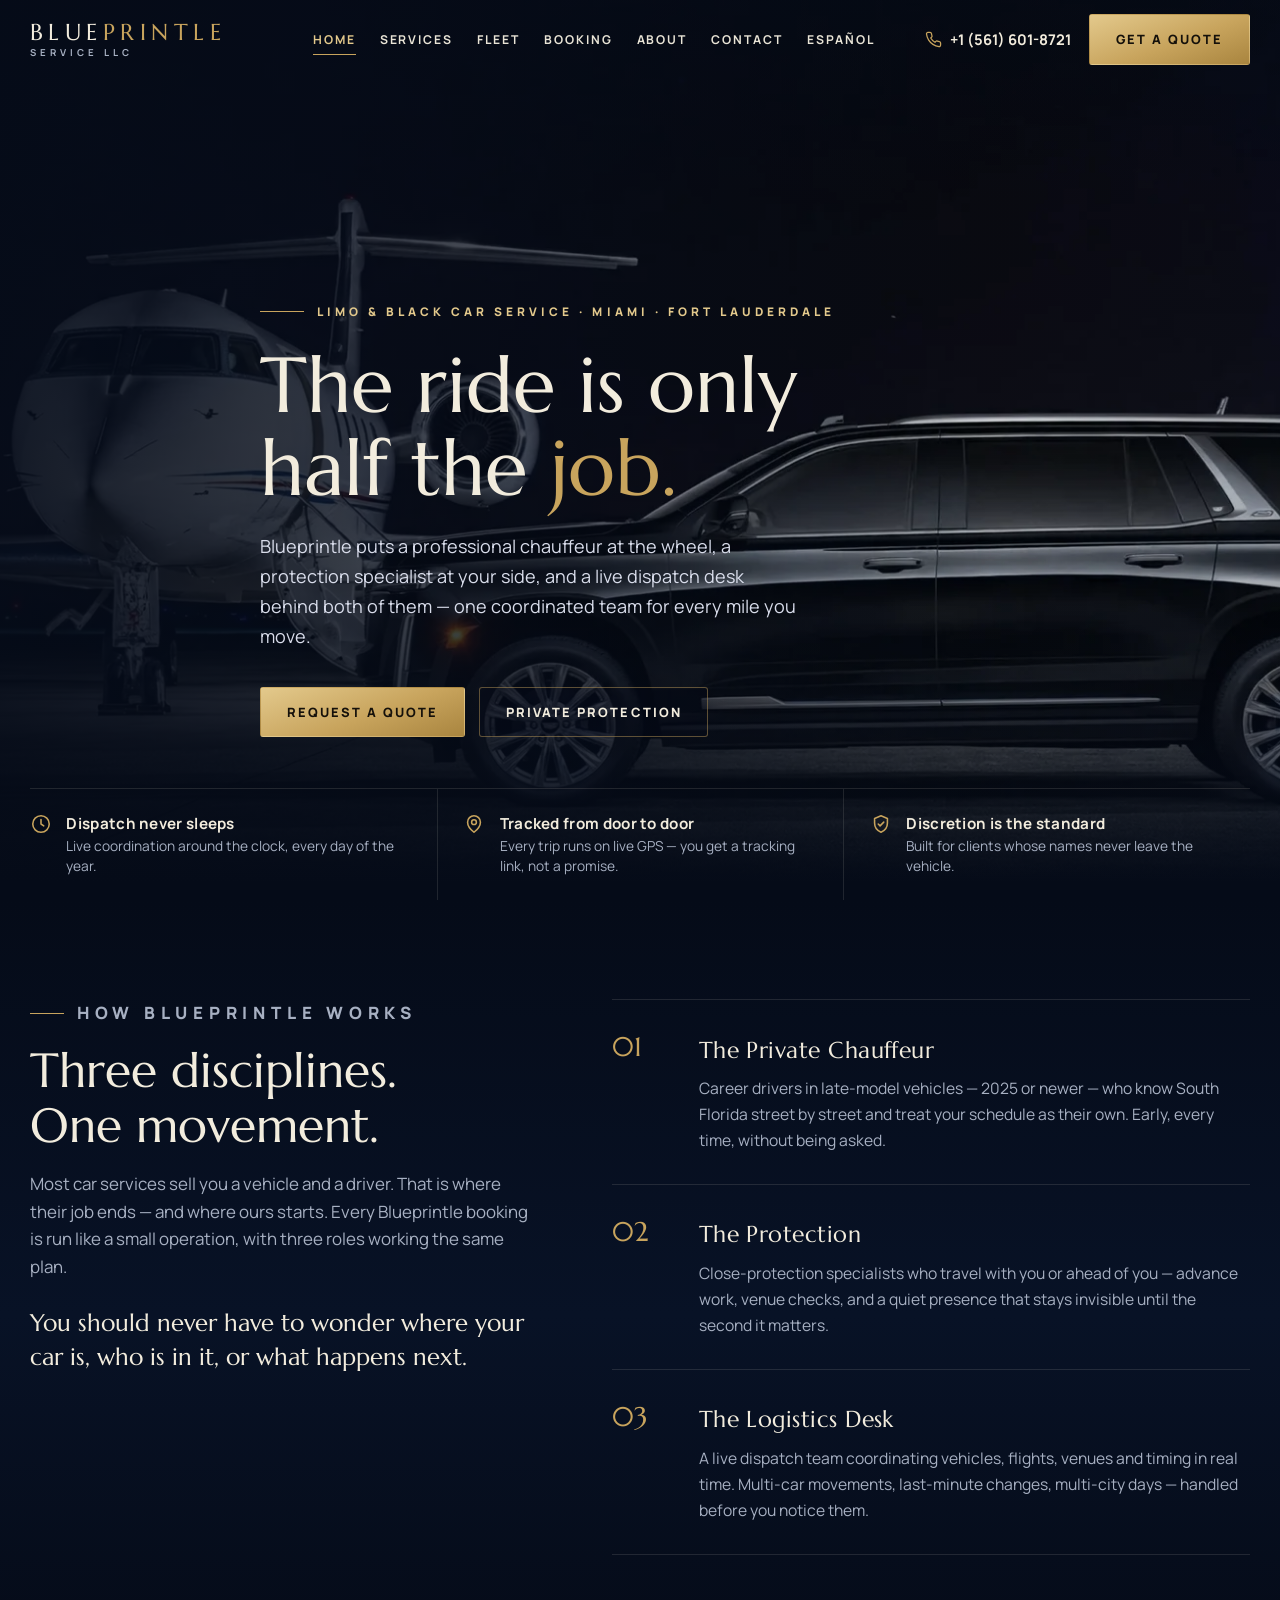
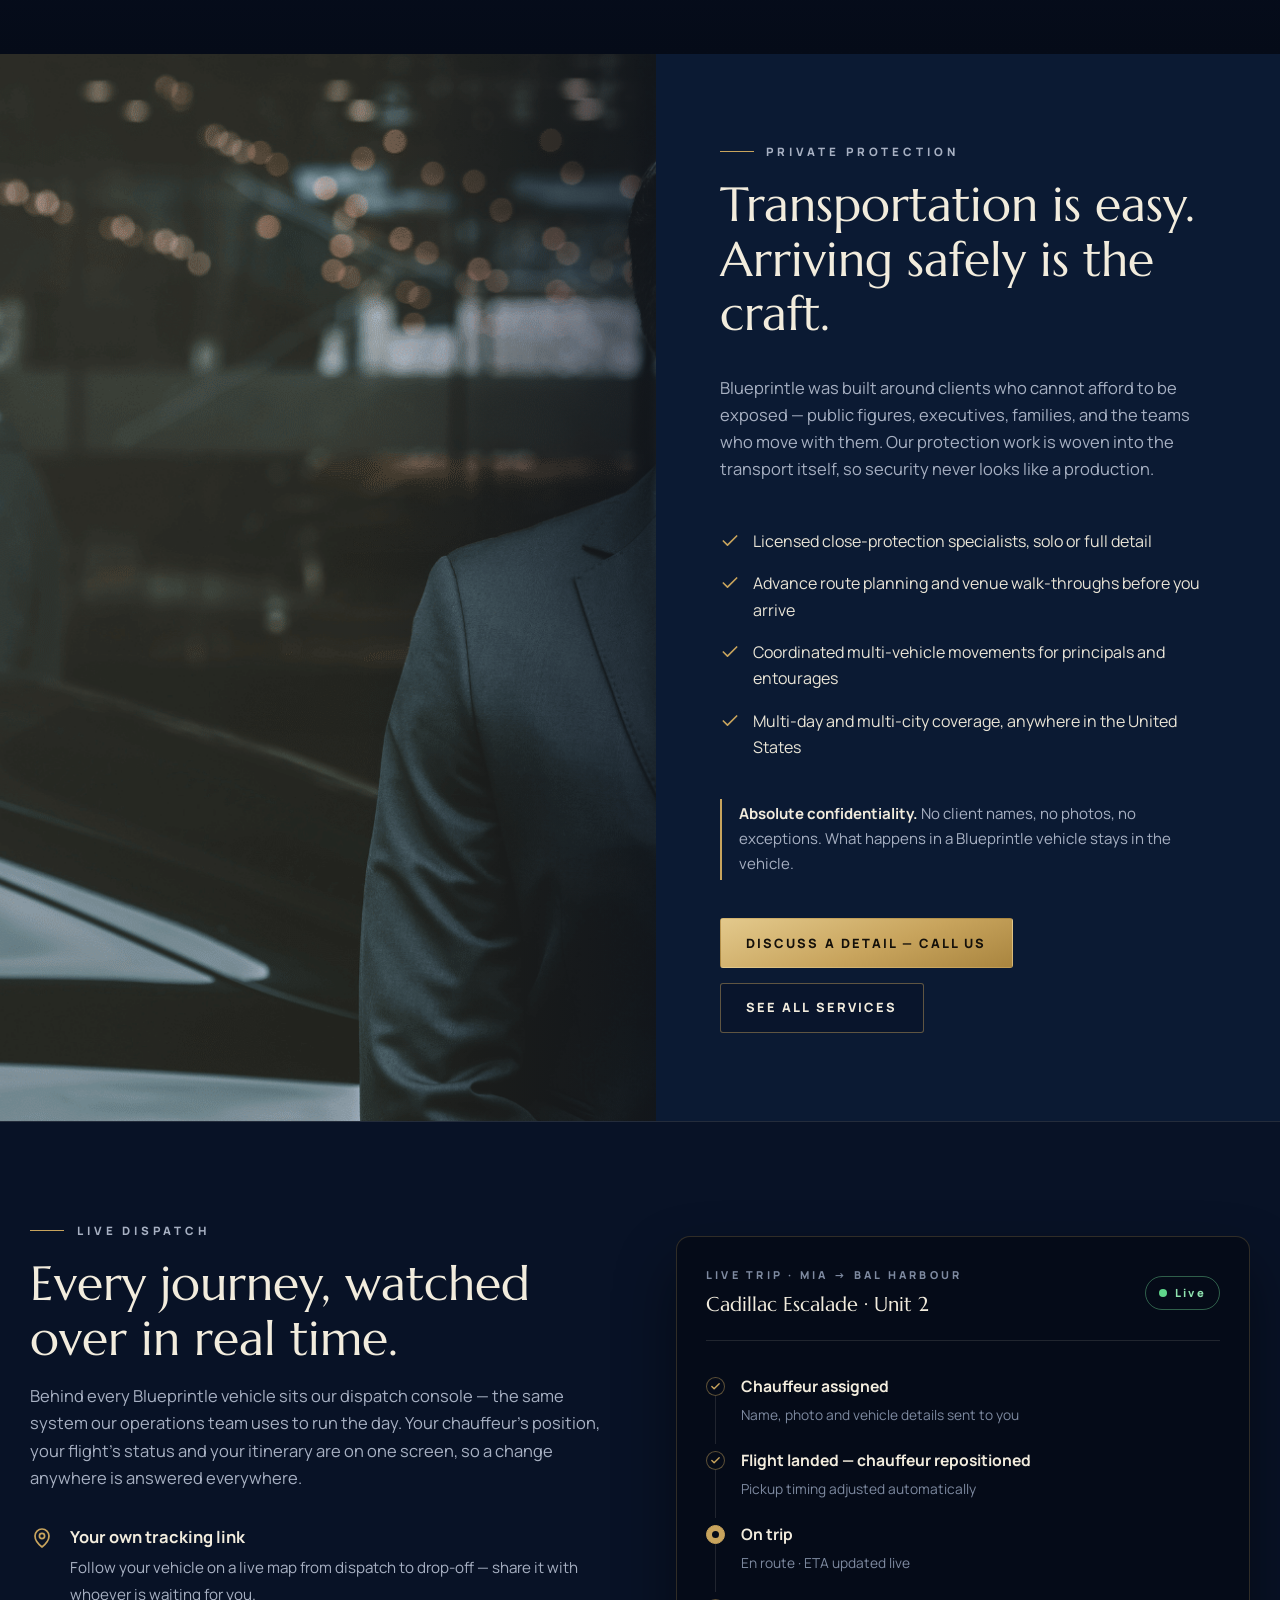
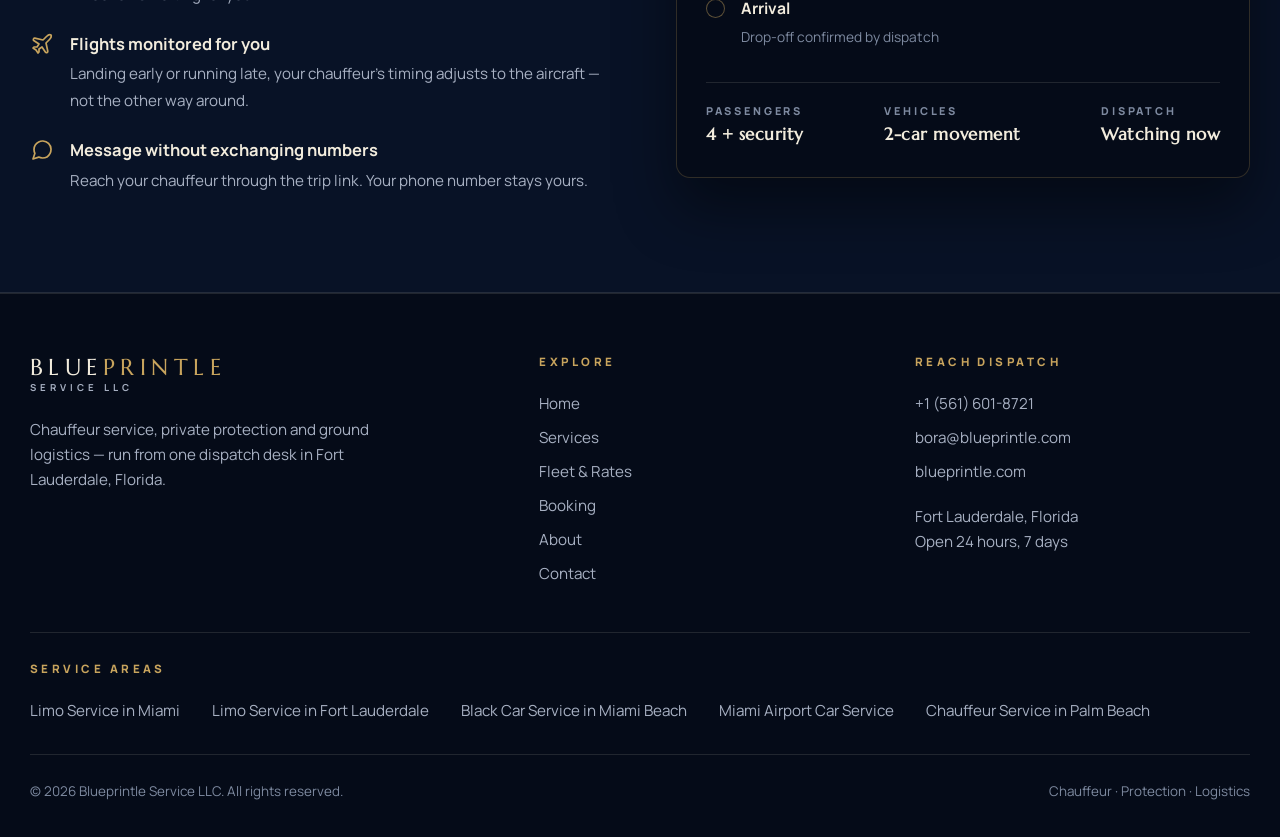
==== commit b4448ab1: "Hero image: Escalade ESV" ====
--- a/index.html
+++ b/index.html
@@ -418,7 +418,7 @@
 
 <!-- ================= HERO ================= -->
     <div class="hero" id="top">
-      <div class="hero-bg"><img src="[data-uri]" alt="Black Cadillac Escalade waiting beside a private jet on the tarmac at night, with a suited agent standing by" /></div>
+      <div class="hero-bg"><img src="[data-uri]" alt="Black Cadillac Escalade waiting beside a private jet on the tarmac at night, with a suited agent standing by" /></div>
       <div class="wrap hero-in">
         <p class="hero-loc">Limo &amp; Black Car Service · Miami · Fort Lauderdale</p>
         <h1>The ride is only<br />half the <em>job.</em></h1>
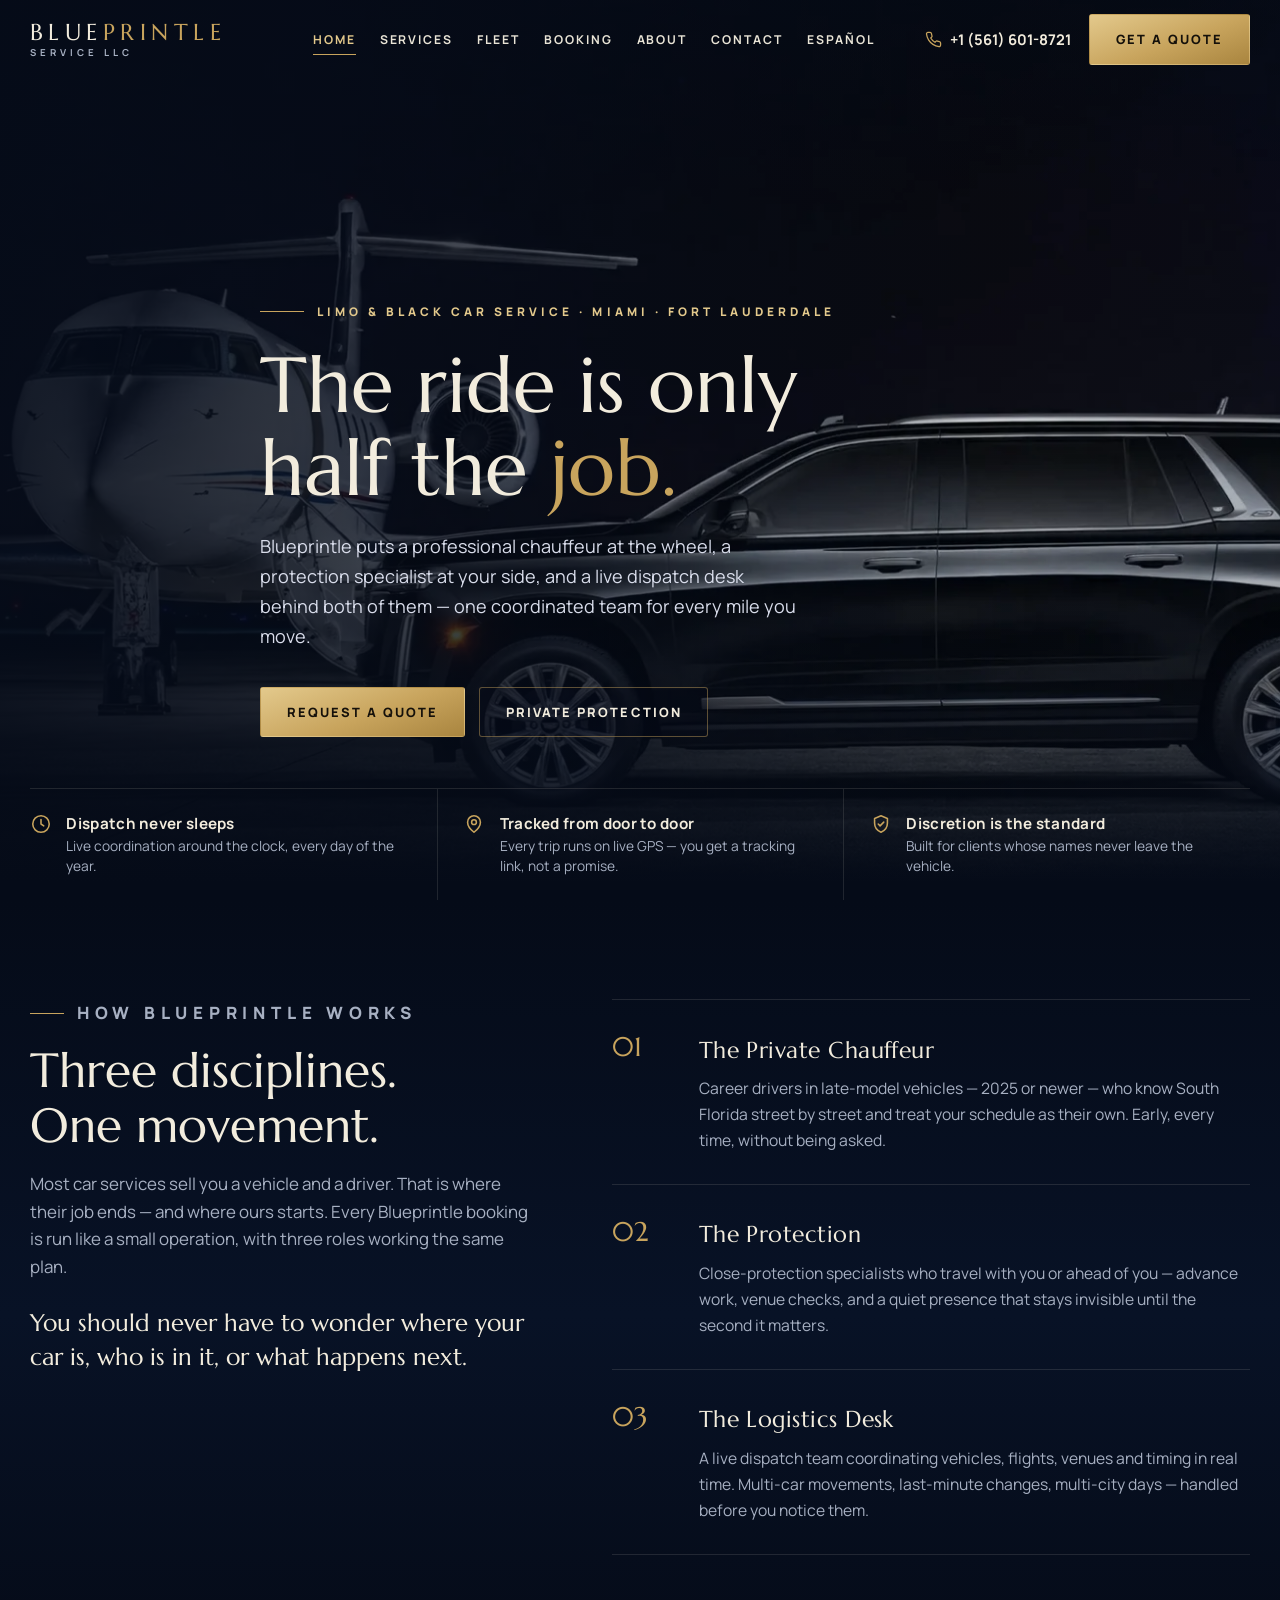
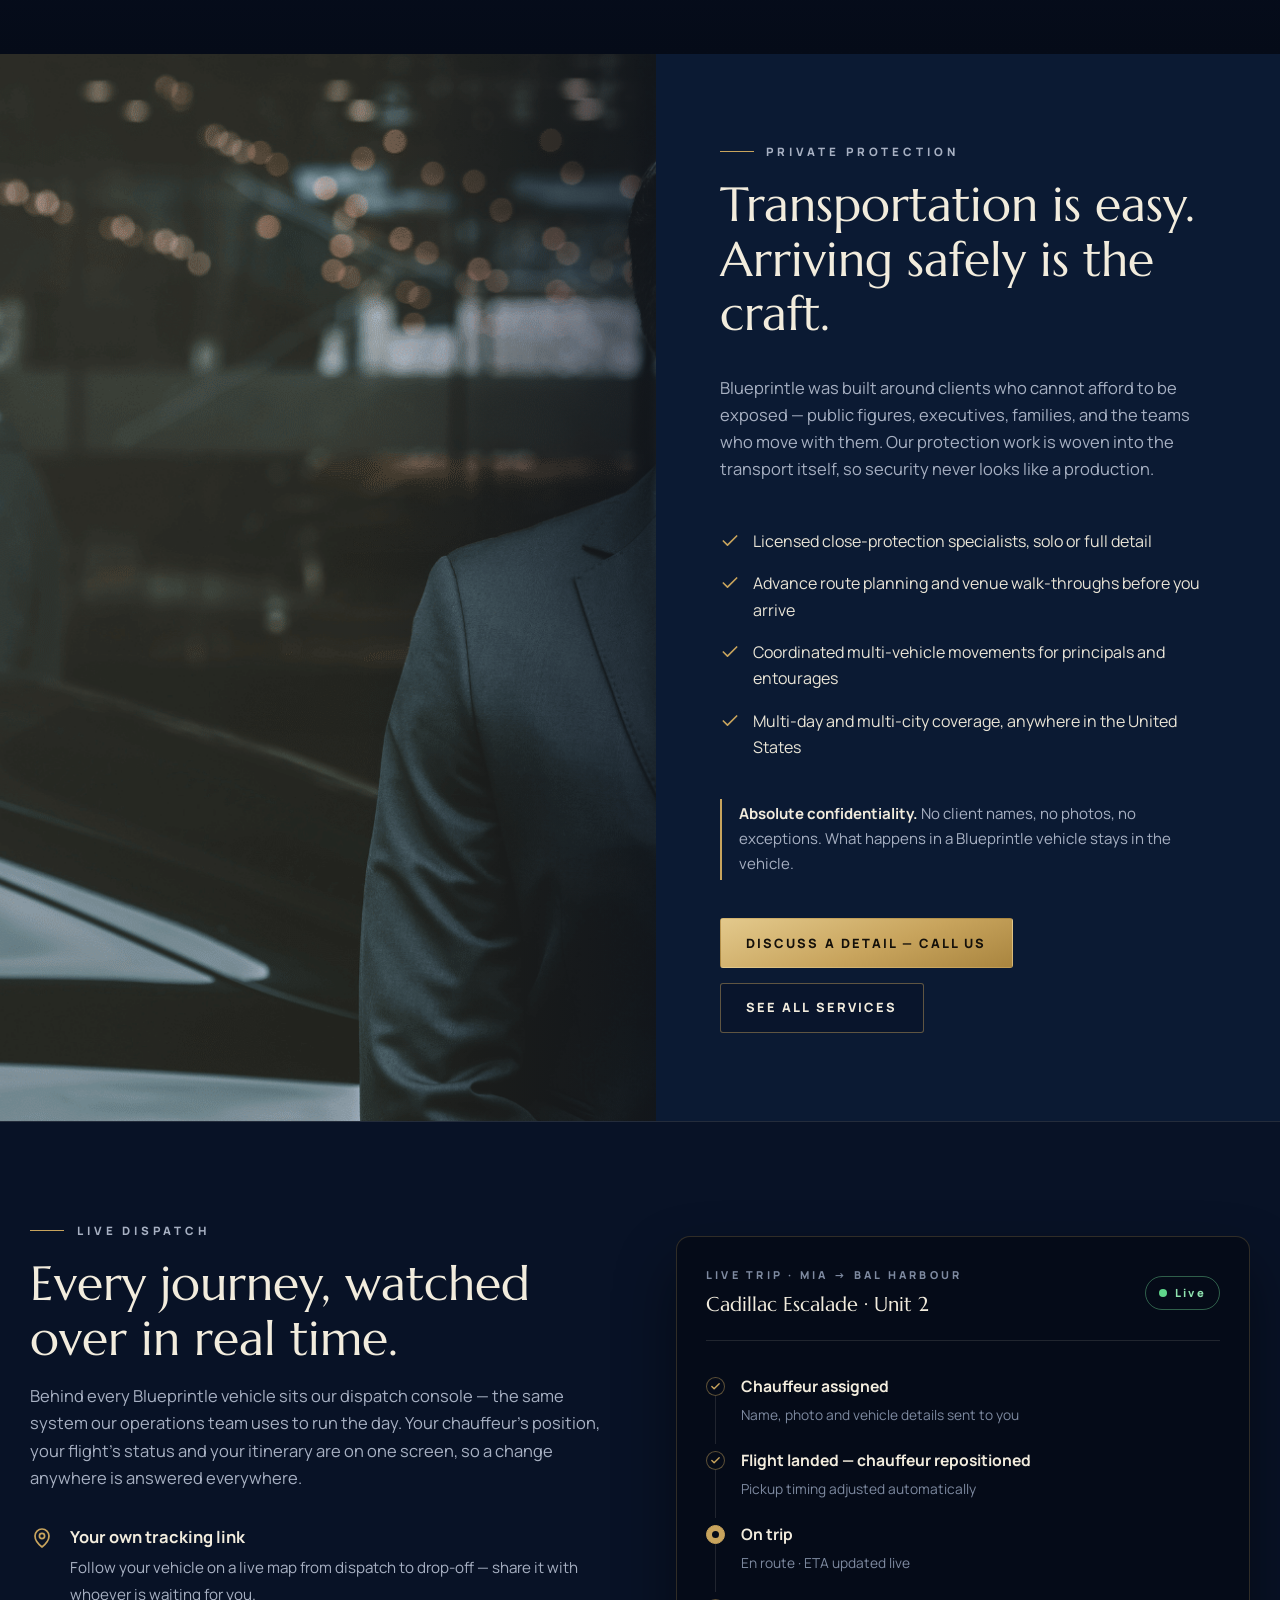
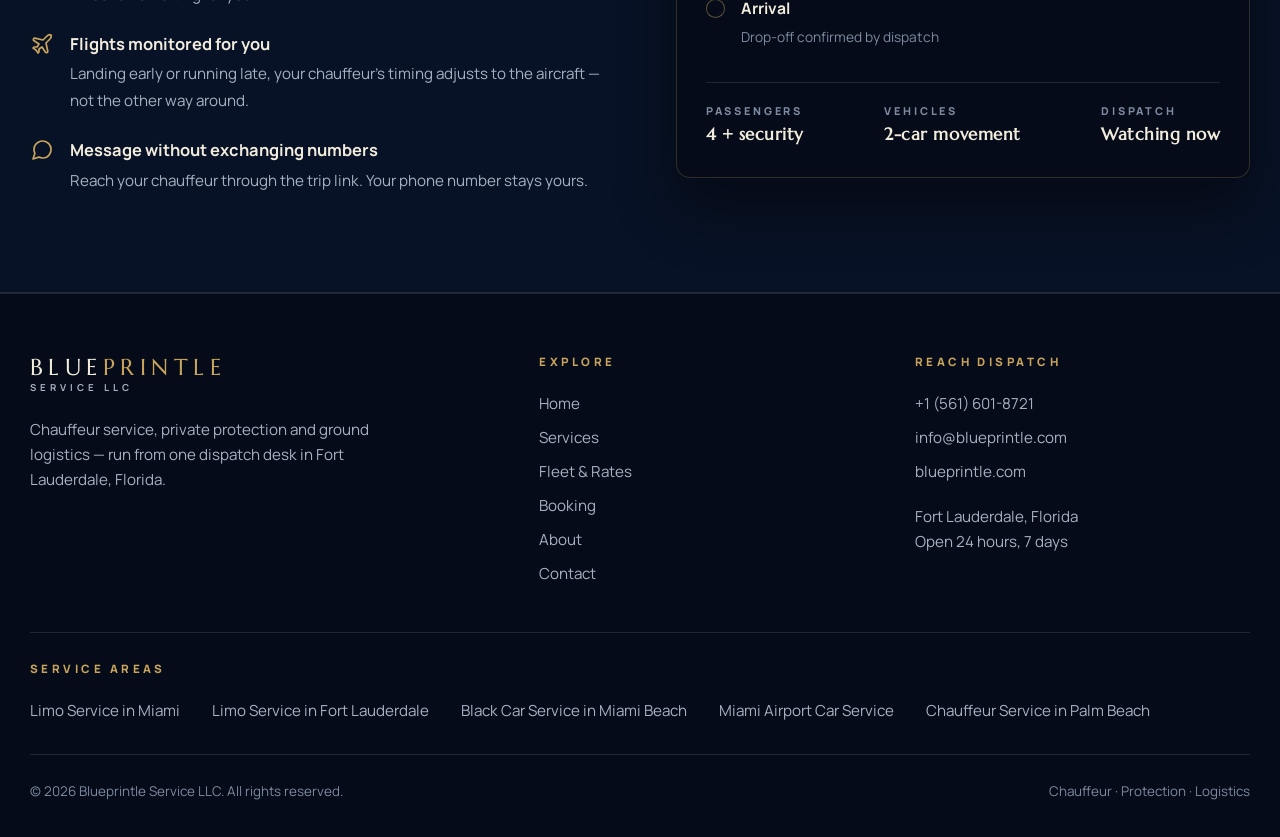
==== commit d57facbc: "Public email: info@blueprintle.com" ====
--- a/index.html
+++ b/index.html
@@ -598,7 +598,7 @@
           <div>
             <h4>Reach Dispatch</h4>
             <a href="tel:+15616018721">+1 (561) 601-8721</a>
-            <a href="mailto:bora@blueprintle.com">bora@blueprintle.com</a>
+            <a href="mailto:info@blueprintle.com">info@blueprintle.com</a>
             <a href="https://blueprintle.com" target="_blank" rel="noopener">blueprintle.com</a>
             <p>Fort Lauderdale, Florida<br />Open 24 hours, 7 days</p>
           </div>
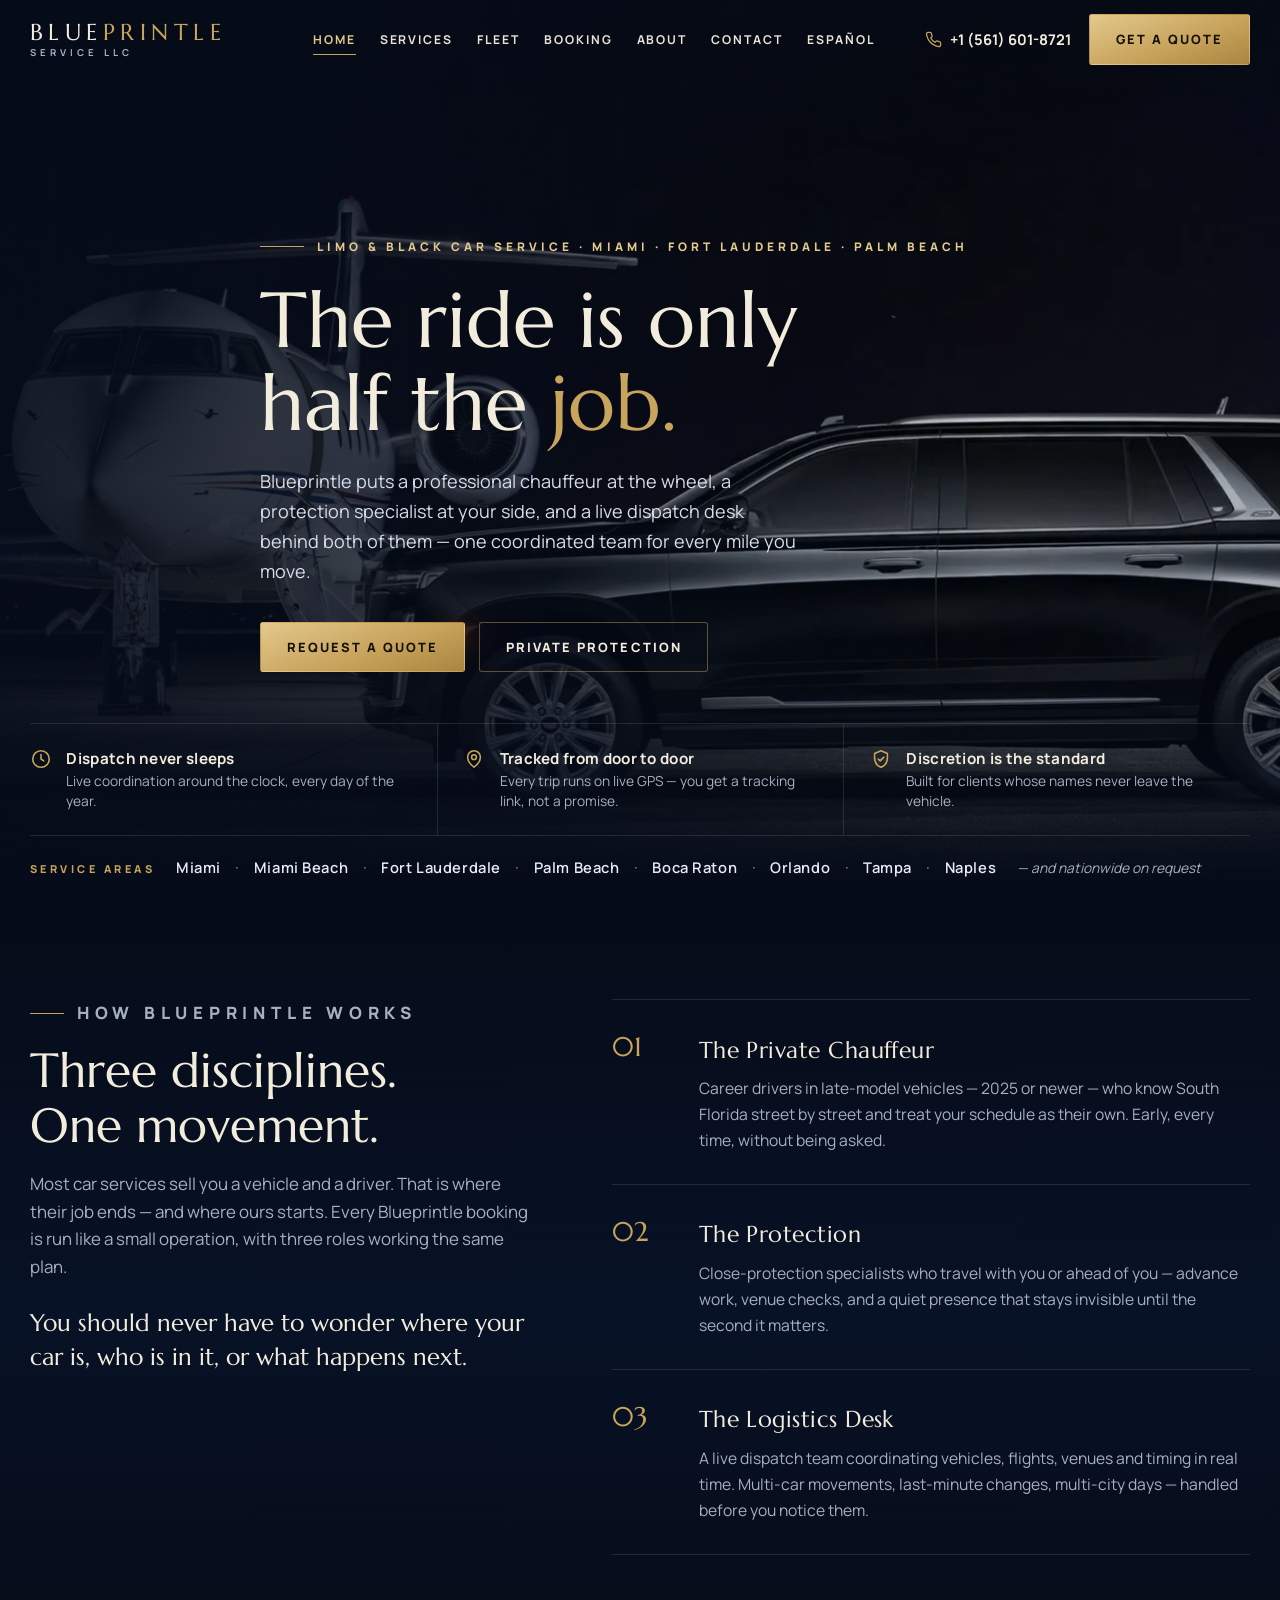
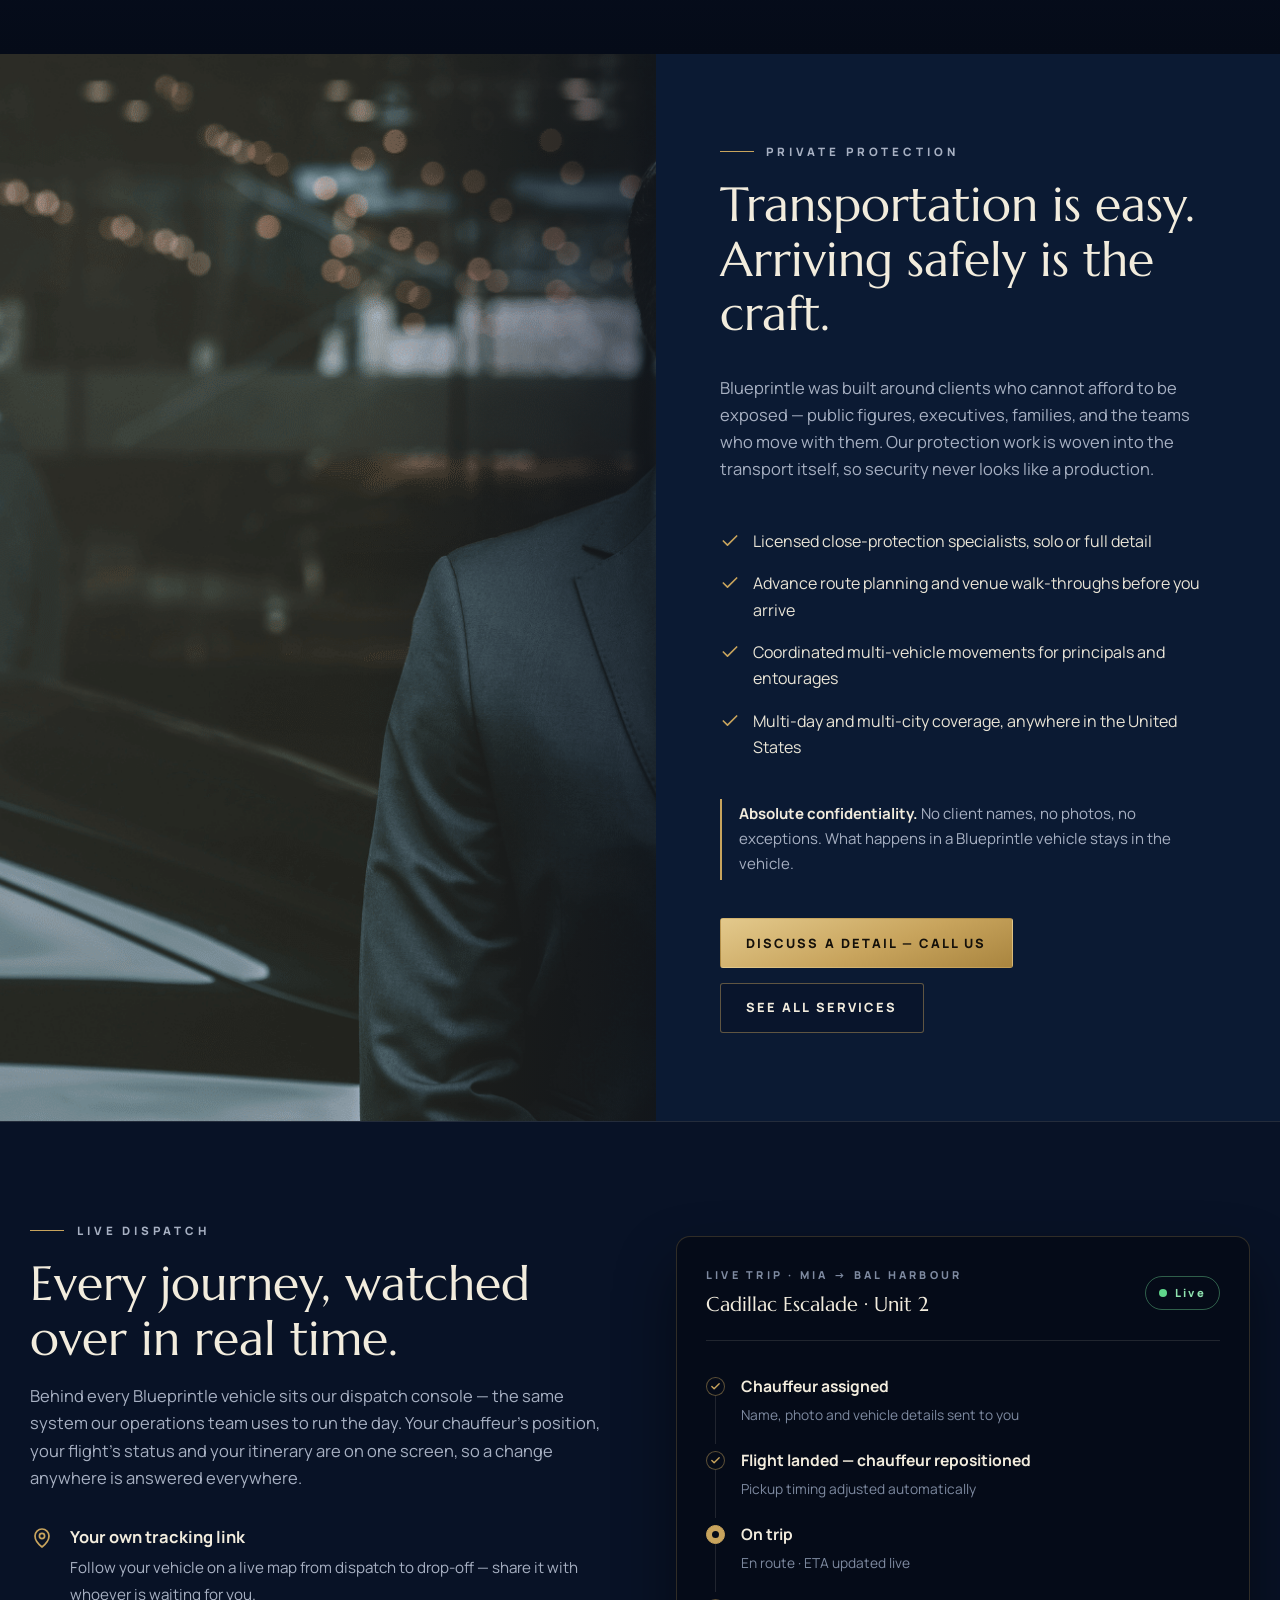
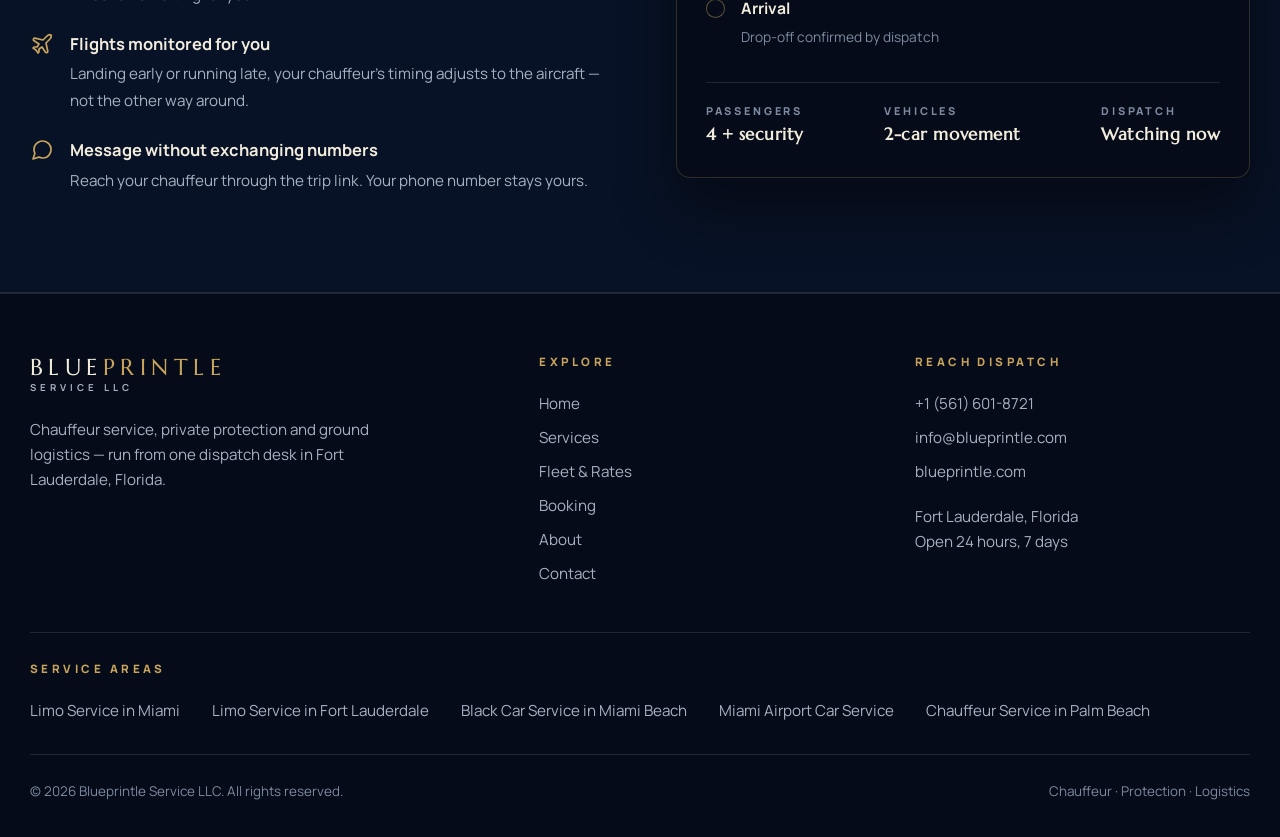
==== commit 181bc603: "Homepage: service areas strip in hero" ====
--- a/index.html
+++ b/index.html
@@ -114,6 +114,12 @@
       .hero-fact svg{ width:22px; height:22px; flex:none; stroke:var(--gold); margin-top:.15rem; }
       .hero-fact strong{ display:block; color:var(--ivory); font-size:.95rem; letter-spacing:.02em; }
       .hero-fact span{ color:var(--muted); font-size:.86rem; line-height:1.45; display:block; }
+      .hero-areas{ position:relative; z-index:2; border-top:1px solid var(--line-soft); padding:1.05rem 0 1.25rem; display:flex; flex-wrap:wrap; align-items:baseline; gap:.45rem .9rem; }
+      .hero-areas .ha-label{ font-size:.68rem; font-weight:800; letter-spacing:.32em; text-transform:uppercase; color:var(--gold); margin-right:.4rem; }
+      .hero-areas a, .hero-areas span.city{ color:#e8ebf4; font-size:.92rem; font-weight:600; letter-spacing:.04em; text-decoration:none; }
+      .hero-areas a:hover{ color:var(--gold-soft); }
+      .hero-areas .dot{ color:var(--gold); opacity:.75; }
+      .hero-areas .ha-note{ color:var(--muted); font-size:.86rem; font-style:italic; margin-left:.4rem; }
 
       /* ---------- Sections ---------- */
       section{ padding:6.2rem 0; }
@@ -420,7 +426,7 @@
     <div class="hero" id="top">
       <div class="hero-bg"><img src="[data-uri]" alt="Black Cadillac Escalade waiting beside a private jet on the tarmac at night, with a suited agent standing by" /></div>
       <div class="wrap hero-in">
-        <p class="hero-loc">Limo &amp; Black Car Service · Miami · Fort Lauderdale</p>
+        <p class="hero-loc">Limo &amp; Black Car Service · Miami · Fort Lauderdale · Palm Beach</p>
         <h1>The ride is only<br />half the <em>job.</em></h1>
         <p class="lede">Blueprintle puts a professional chauffeur at the wheel, a protection specialist at your side, and a live dispatch desk behind both of them — one coordinated team for every mile you move.</p>
         <div class="hero-ctas">
@@ -442,6 +448,18 @@
             <svg viewBox="0 0 24 24" fill="none" stroke-width="1.7" stroke-linecap="round" stroke-linejoin="round"><path d="M12 3l7 3v5c0 4.6-3 8.4-7 10-4-1.6-7-5.4-7-10V6l7-3z"/><path d="M9 12l2 2 4-4"/></svg>
             <div><strong>Discretion is the standard</strong><span>Built for clients whose names never leave the vehicle.</span></div>
           </div>
+        </div>
+        <div class="hero-areas">
+          <span class="ha-label">Service Areas</span>
+          <a href="limo-service-miami.html">Miami</a><span class="dot">·</span>
+          <a href="black-car-service-miami-beach.html">Miami Beach</a><span class="dot">·</span>
+          <a href="limo-service-fort-lauderdale.html">Fort Lauderdale</a><span class="dot">·</span>
+          <a href="chauffeur-service-palm-beach.html">Palm Beach</a><span class="dot">·</span>
+          <span class="city">Boca Raton</span><span class="dot">·</span>
+          <span class="city">Orlando</span><span class="dot">·</span>
+          <span class="city">Tampa</span><span class="dot">·</span>
+          <span class="city">Naples</span>
+          <span class="ha-note">— and nationwide on request</span>
         </div>
       </div>
     </div>
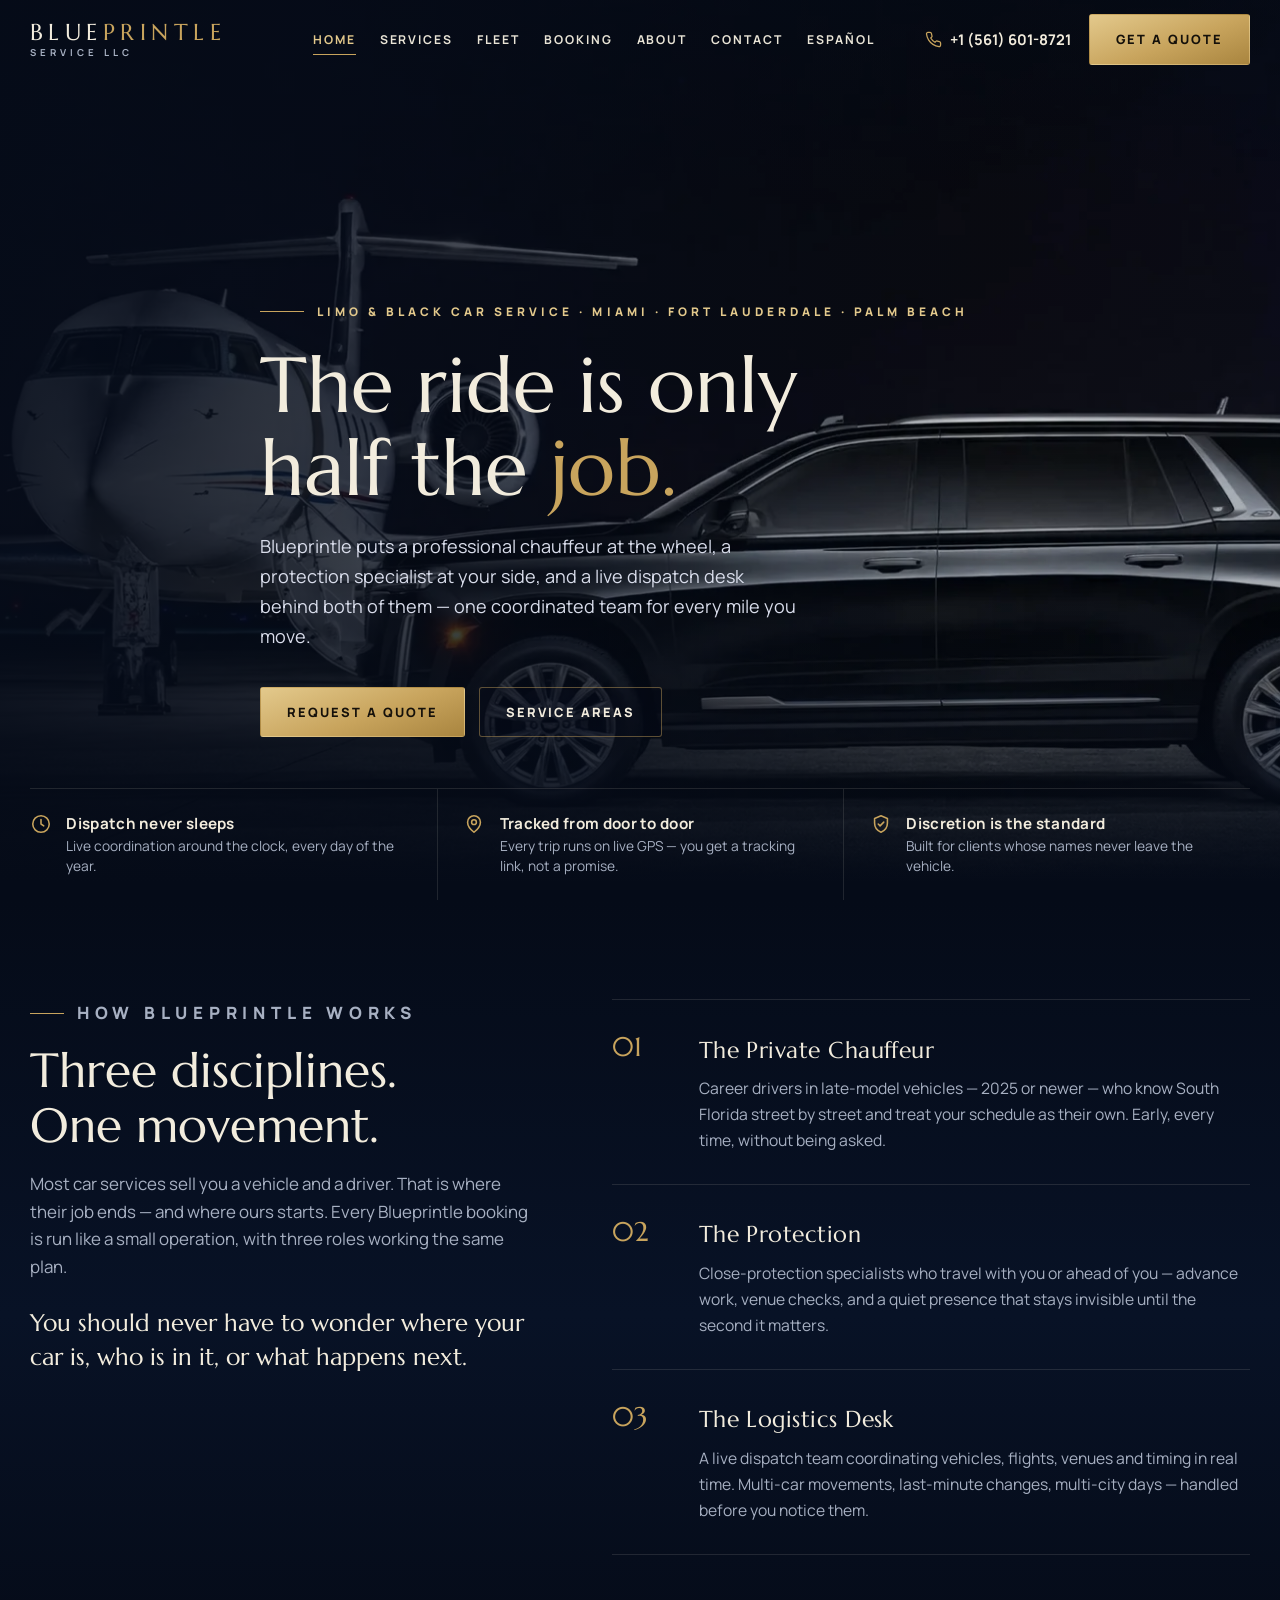
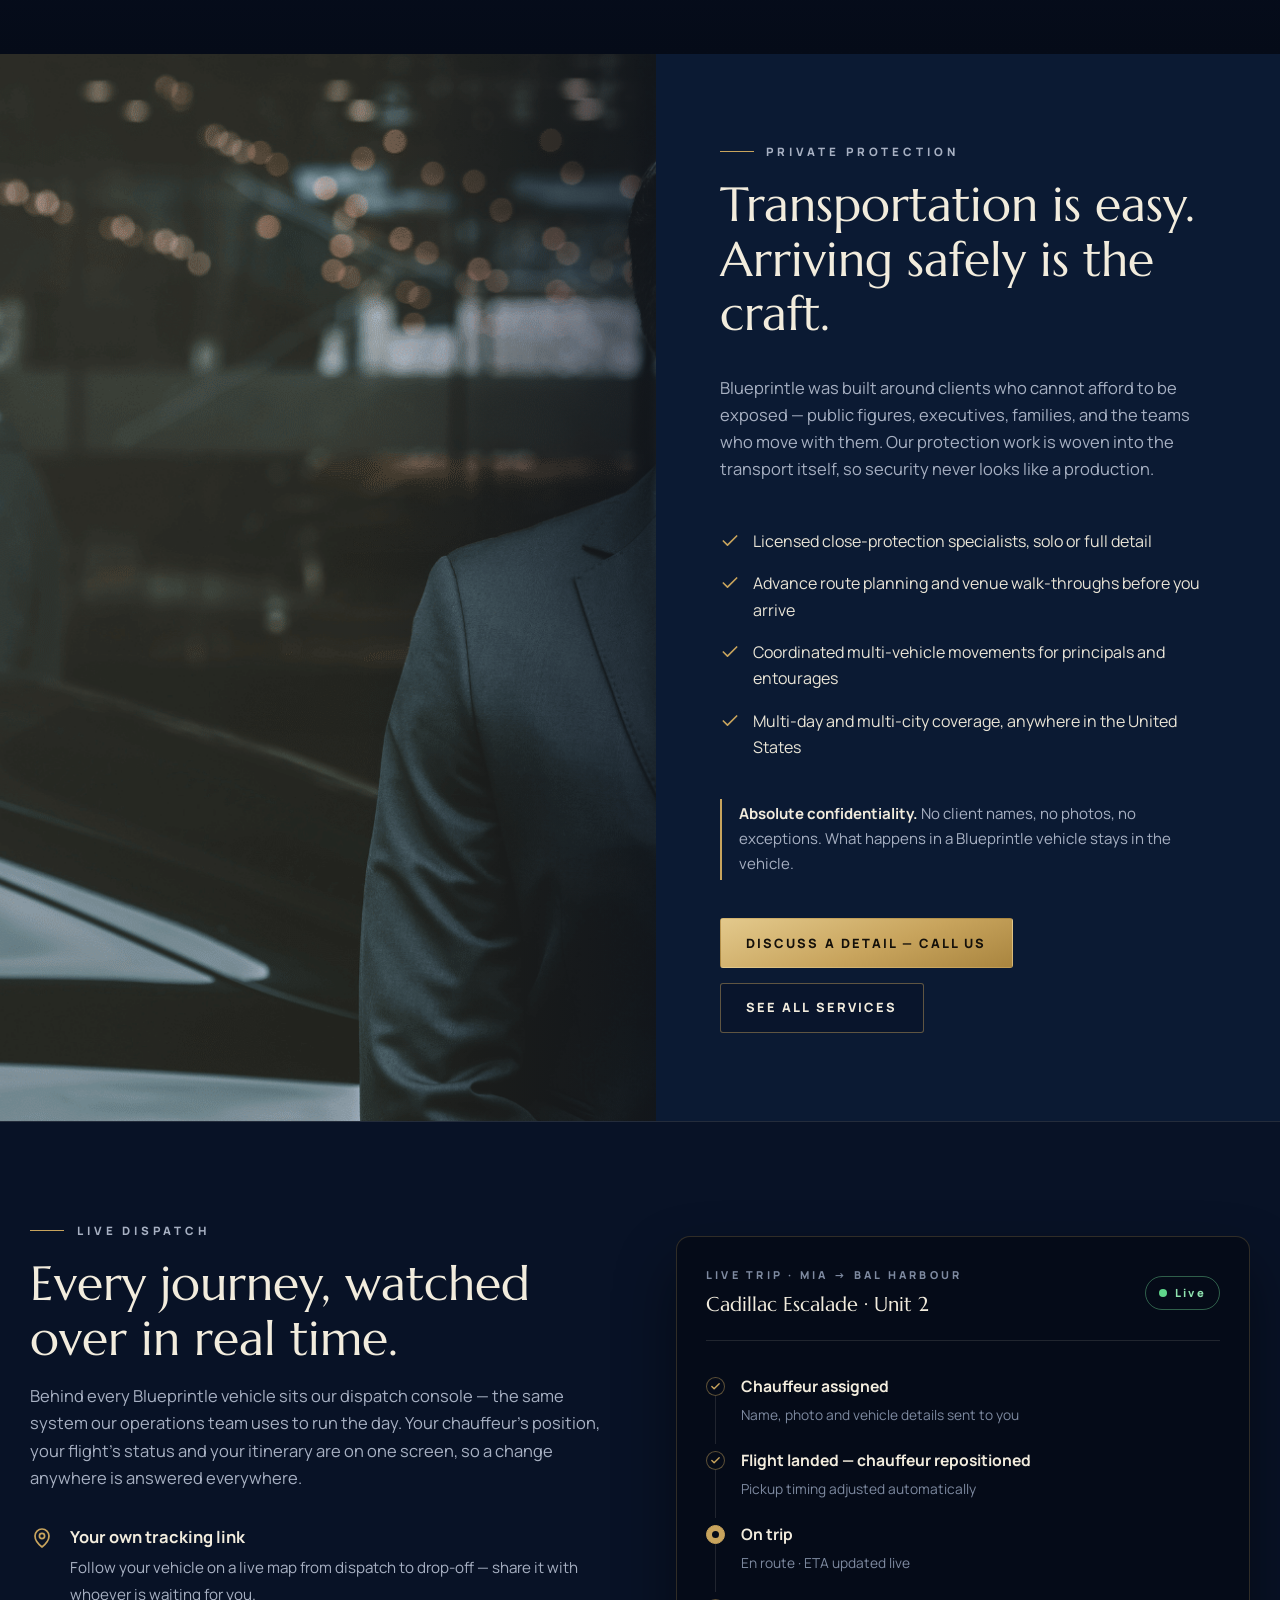
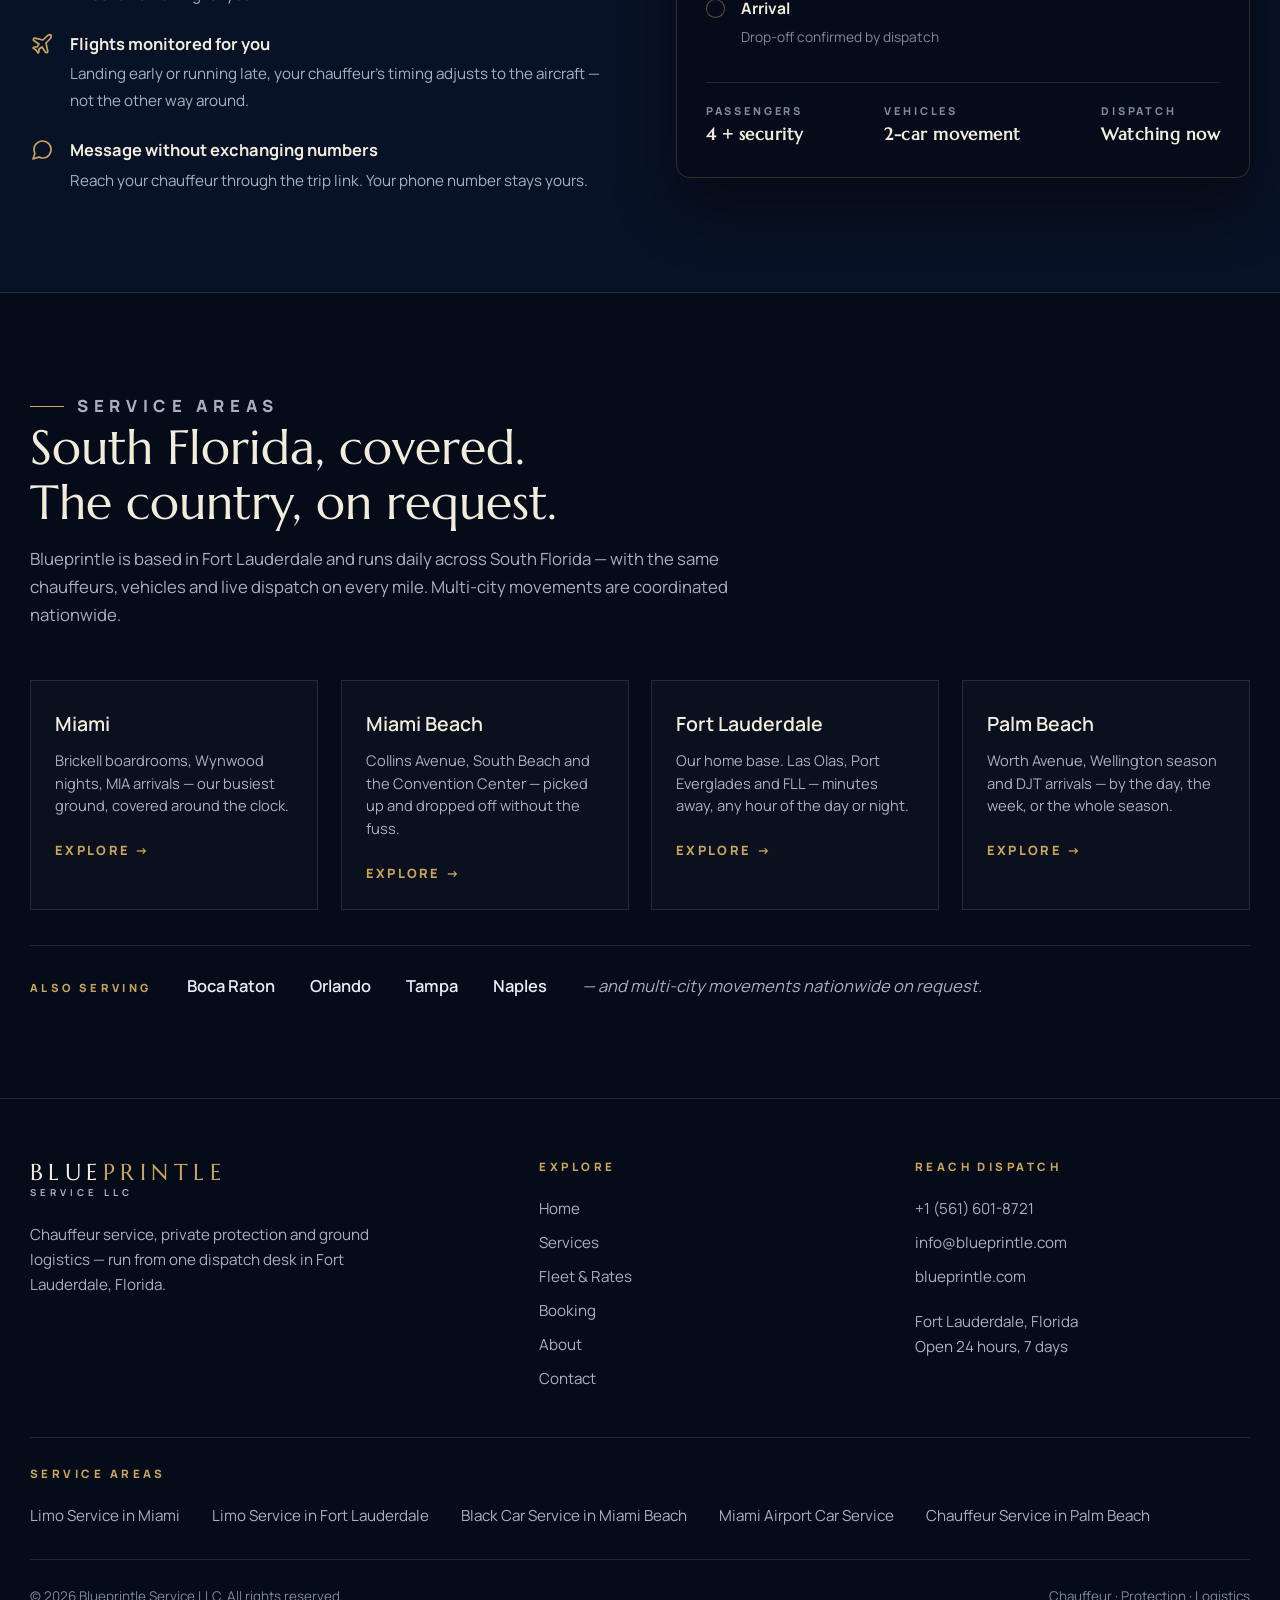
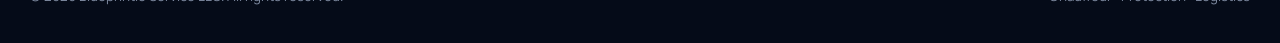
==== commit afec203e: "Homepage: Service Areas button + section" ====
--- a/index.html
+++ b/index.html
@@ -114,12 +114,18 @@
       .hero-fact svg{ width:22px; height:22px; flex:none; stroke:var(--gold); margin-top:.15rem; }
       .hero-fact strong{ display:block; color:var(--ivory); font-size:.95rem; letter-spacing:.02em; }
       .hero-fact span{ color:var(--muted); font-size:.86rem; line-height:1.45; display:block; }
-      .hero-areas{ position:relative; z-index:2; border-top:1px solid var(--line-soft); padding:1.05rem 0 1.25rem; display:flex; flex-wrap:wrap; align-items:baseline; gap:.45rem .9rem; }
-      .hero-areas .ha-label{ font-size:.68rem; font-weight:800; letter-spacing:.32em; text-transform:uppercase; color:var(--gold); margin-right:.4rem; }
-      .hero-areas a, .hero-areas span.city{ color:#e8ebf4; font-size:.92rem; font-weight:600; letter-spacing:.04em; text-decoration:none; }
-      .hero-areas a:hover{ color:var(--gold-soft); }
-      .hero-areas .dot{ color:var(--gold); opacity:.75; }
-      .hero-areas .ha-note{ color:var(--muted); font-size:.86rem; font-style:italic; margin-left:.4rem; }
+      .areas-grid{ display:grid; grid-template-columns:repeat(4, 1fr); gap:1.4rem; margin-top:2.6rem; }
+      .area-card{ display:block; border:1px solid var(--line-soft); padding:1.7rem 1.5rem 1.5rem; text-decoration:none; background:rgba(255,255,255,.02); transition:border-color .25s, transform .25s; }
+      .area-card:hover{ border-color:var(--gold-dim); transform:translateY(-3px); }
+      .area-card h3{ color:var(--ivory); font-size:1.22rem; margin:0 0 .55rem; font-weight:600; }
+      .area-card p{ color:var(--muted); font-size:.92rem; line-height:1.55; margin:0 0 1.1rem; }
+      .area-card .go{ color:var(--gold); font-size:.8rem; font-weight:800; letter-spacing:.18em; text-transform:uppercase; }
+      .areas-more{ margin-top:2.2rem; border-top:1px solid var(--line-soft); padding-top:1.6rem; display:flex; flex-wrap:wrap; gap:.6rem 2.2rem; align-items:baseline; }
+      .areas-more .am-label{ font-size:.7rem; font-weight:800; letter-spacing:.3em; text-transform:uppercase; color:var(--gold); }
+      .areas-more .am-city{ color:#e8ebf4; font-weight:600; }
+      .areas-more .am-note{ color:var(--muted); font-style:italic; }
+      @media (max-width:900px){ .areas-grid{ grid-template-columns:1fr 1fr; } }
+      @media (max-width:560px){ .areas-grid{ grid-template-columns:1fr; } }
 
       /* ---------- Sections ---------- */
       section{ padding:6.2rem 0; }
@@ -431,7 +437,7 @@
         <p class="lede">Blueprintle puts a professional chauffeur at the wheel, a protection specialist at your side, and a live dispatch desk behind both of them — one coordinated team for every mile you move.</p>
         <div class="hero-ctas">
           <a class="btn btn-gold" href="booking.html">Request a Quote</a>
-          <a class="btn btn-ghost" href="index.html#protection">Private Protection</a>
+          <a class="btn btn-ghost" href="index.html#areas">Service Areas</a>
         </div>
       </div>
       <div class="wrap">
@@ -448,18 +454,6 @@
             <svg viewBox="0 0 24 24" fill="none" stroke-width="1.7" stroke-linecap="round" stroke-linejoin="round"><path d="M12 3l7 3v5c0 4.6-3 8.4-7 10-4-1.6-7-5.4-7-10V6l7-3z"/><path d="M9 12l2 2 4-4"/></svg>
             <div><strong>Discretion is the standard</strong><span>Built for clients whose names never leave the vehicle.</span></div>
           </div>
-        </div>
-        <div class="hero-areas">
-          <span class="ha-label">Service Areas</span>
-          <a href="limo-service-miami.html">Miami</a><span class="dot">·</span>
-          <a href="black-car-service-miami-beach.html">Miami Beach</a><span class="dot">·</span>
-          <a href="limo-service-fort-lauderdale.html">Fort Lauderdale</a><span class="dot">·</span>
-          <a href="chauffeur-service-palm-beach.html">Palm Beach</a><span class="dot">·</span>
-          <span class="city">Boca Raton</span><span class="dot">·</span>
-          <span class="city">Orlando</span><span class="dot">·</span>
-          <span class="city">Tampa</span><span class="dot">·</span>
-          <span class="city">Naples</span>
-          <span class="ha-note">— and nationwide on request</span>
         </div>
       </div>
     </div>
@@ -593,6 +587,47 @@
       </div>
     </section>
 
+<!-- ================= SERVICE AREAS ================= -->
+    <section class="areas" id="areas">
+      <div class="wrap">
+        <div class="sec-head reveal">
+          <p class="sec-tag">Service Areas</p>
+          <h2>South Florida, covered.<br />The country, on request.</h2>
+          <p>Blueprintle is based in Fort Lauderdale and runs daily across South Florida — with the same chauffeurs, vehicles and live dispatch on every mile. Multi-city movements are coordinated nationwide.</p>
+        </div>
+        <div class="areas-grid reveal">
+          <a class="area-card" href="limo-service-miami.html">
+            <h3>Miami</h3>
+            <p>Brickell boardrooms, Wynwood nights, MIA arrivals — our busiest ground, covered around the clock.</p>
+            <span class="go">Explore →</span>
+          </a>
+          <a class="area-card" href="black-car-service-miami-beach.html">
+            <h3>Miami Beach</h3>
+            <p>Collins Avenue, South Beach and the Convention Center — picked up and dropped off without the fuss.</p>
+            <span class="go">Explore →</span>
+          </a>
+          <a class="area-card" href="limo-service-fort-lauderdale.html">
+            <h3>Fort Lauderdale</h3>
+            <p>Our home base. Las Olas, Port Everglades and FLL — minutes away, any hour of the day or night.</p>
+            <span class="go">Explore →</span>
+          </a>
+          <a class="area-card" href="chauffeur-service-palm-beach.html">
+            <h3>Palm Beach</h3>
+            <p>Worth Avenue, Wellington season and DJT arrivals — by the day, the week, or the whole season.</p>
+            <span class="go">Explore →</span>
+          </a>
+        </div>
+        <div class="areas-more reveal">
+          <span class="am-label">Also Serving</span>
+          <span class="am-city">Boca Raton</span>
+          <span class="am-city">Orlando</span>
+          <span class="am-city">Tampa</span>
+          <span class="am-city">Naples</span>
+          <span class="am-note">— and multi-city movements nationwide on request.</span>
+        </div>
+      </div>
+    </section>
+
 <!-- ================= FOOTER ================= -->
     <footer>
       <div class="wrap">
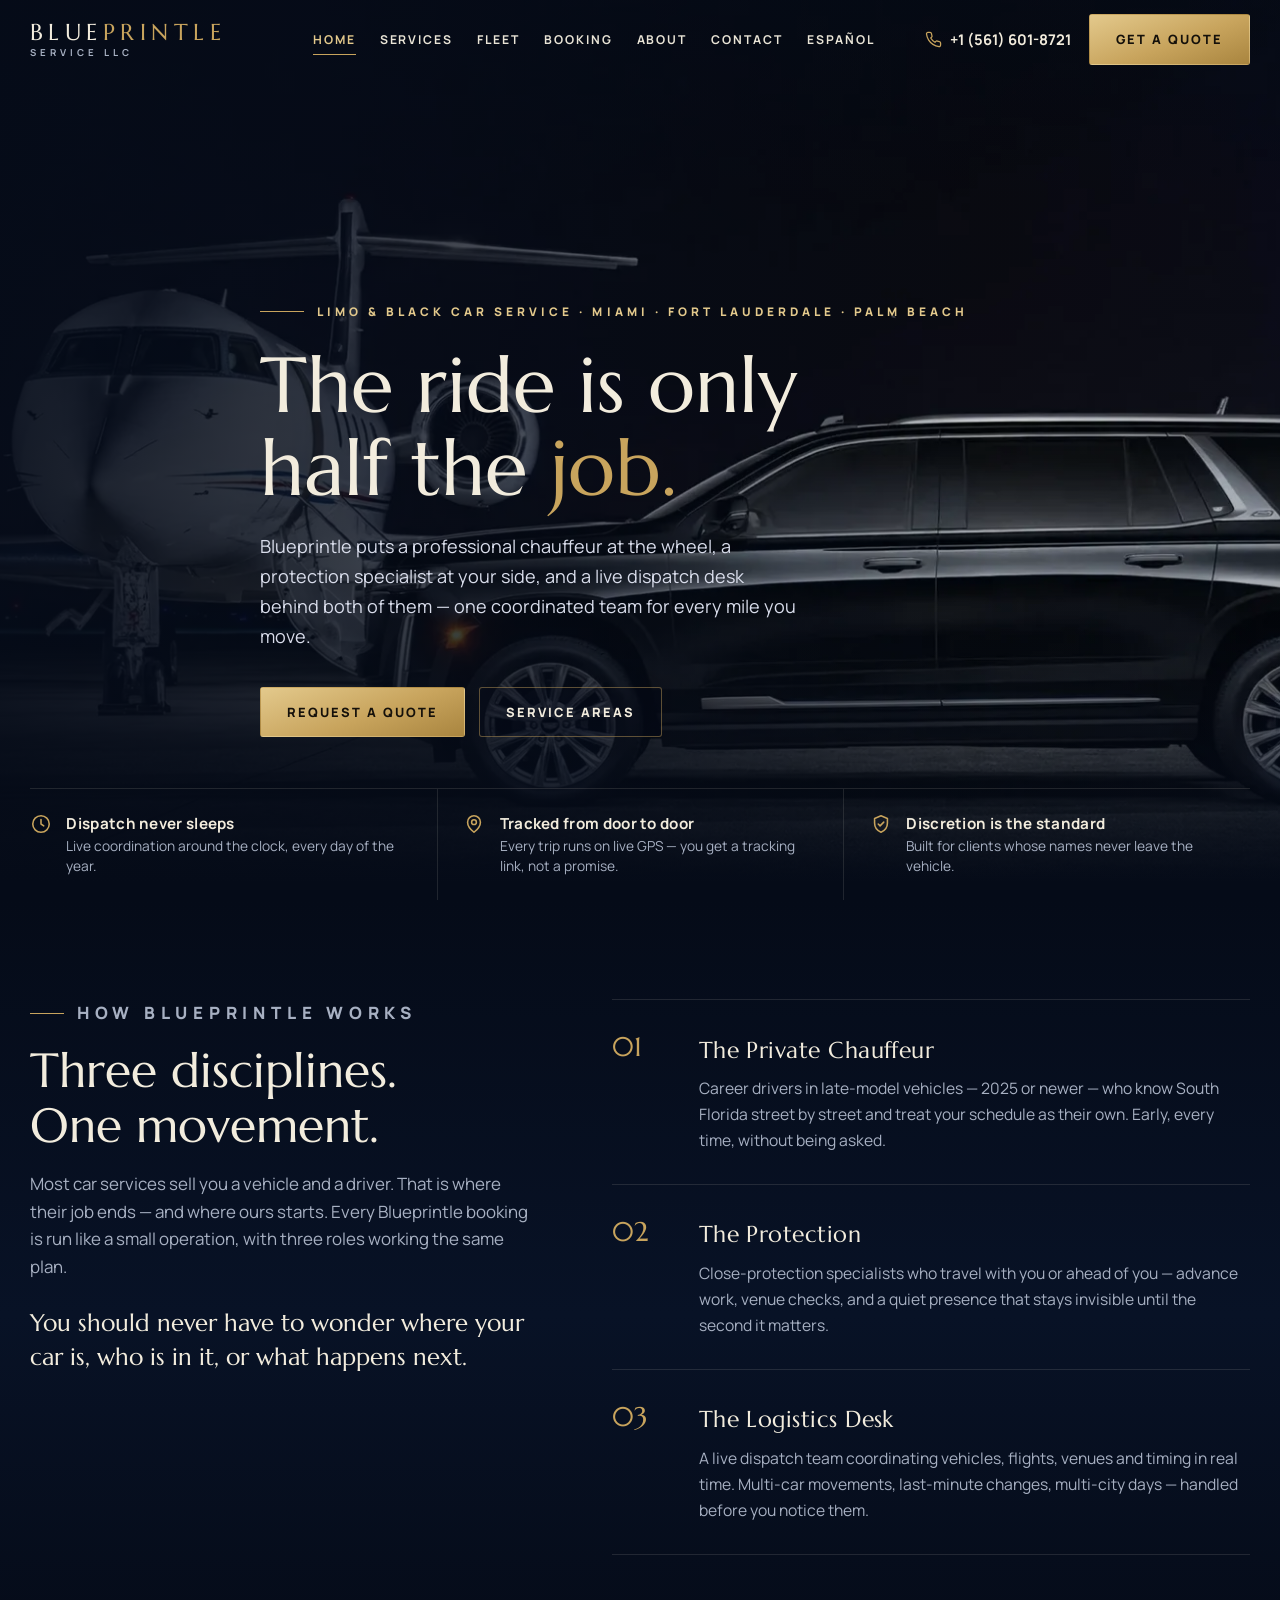
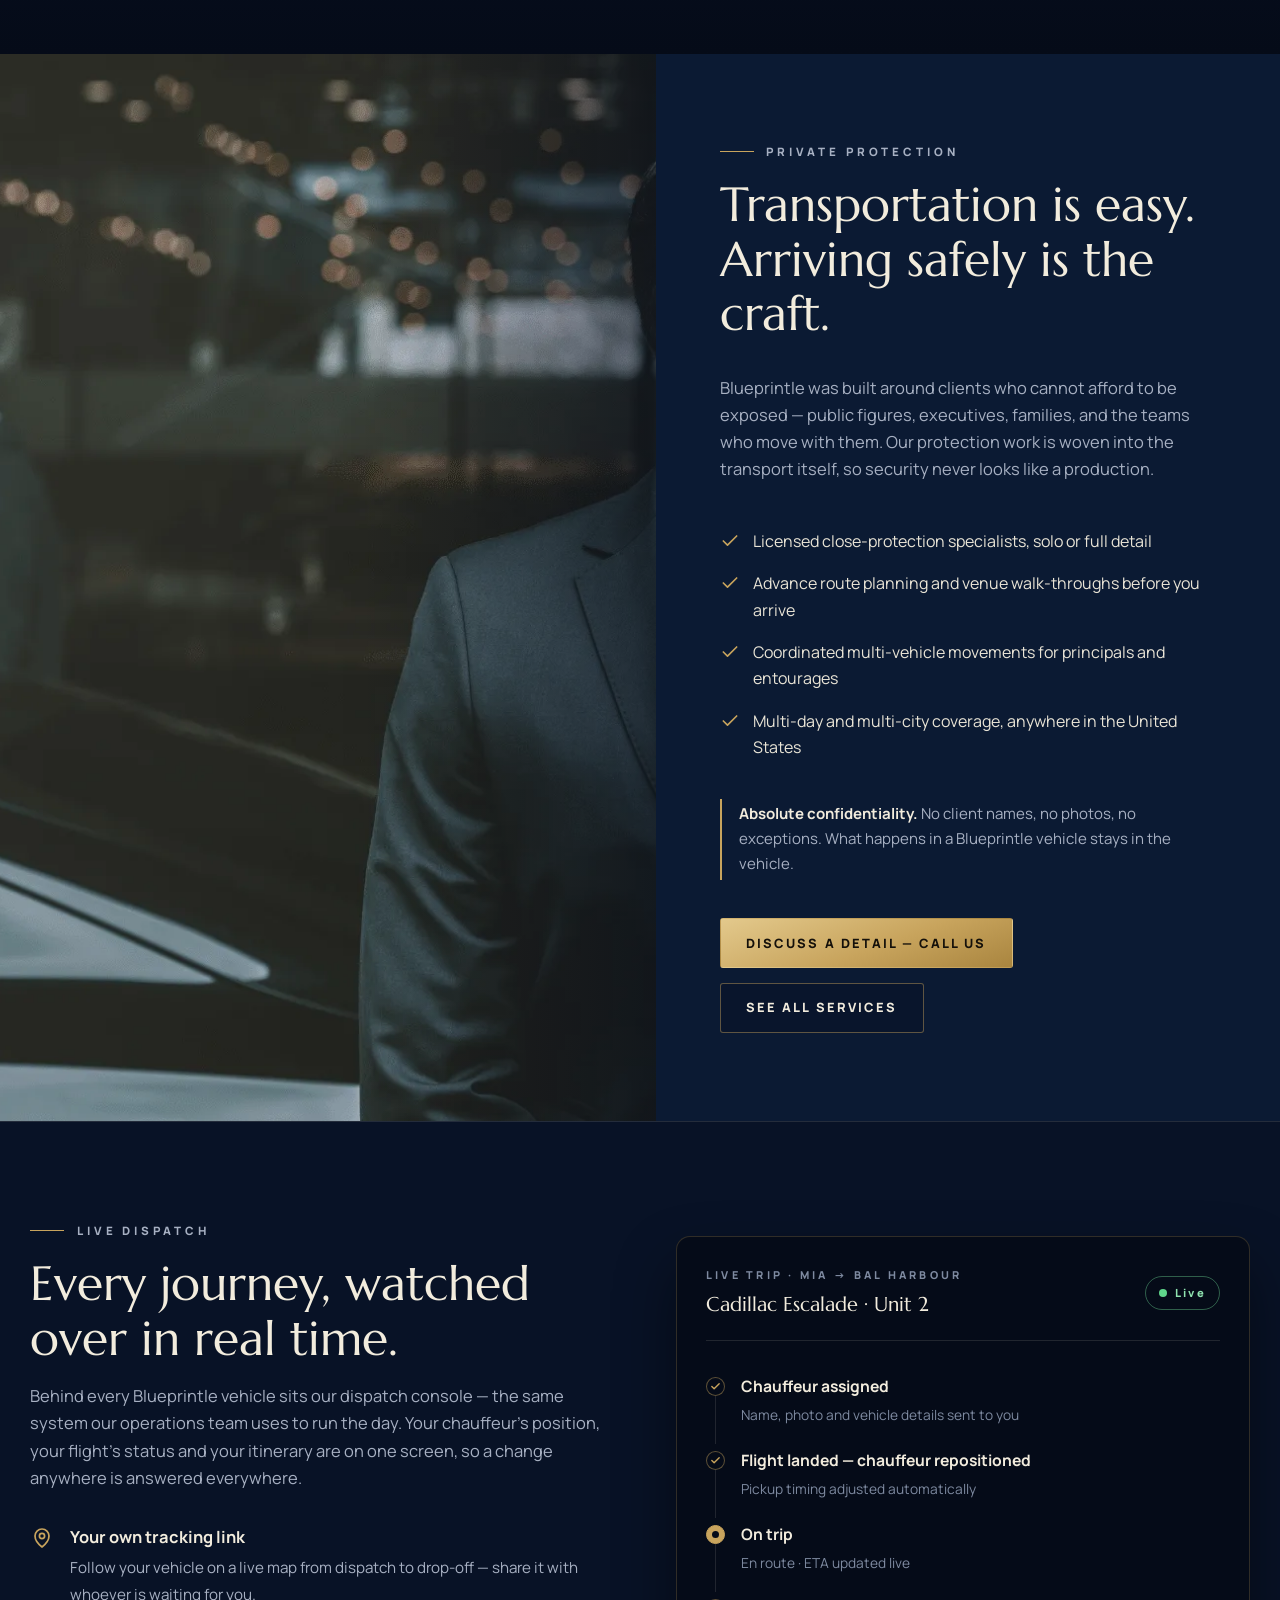
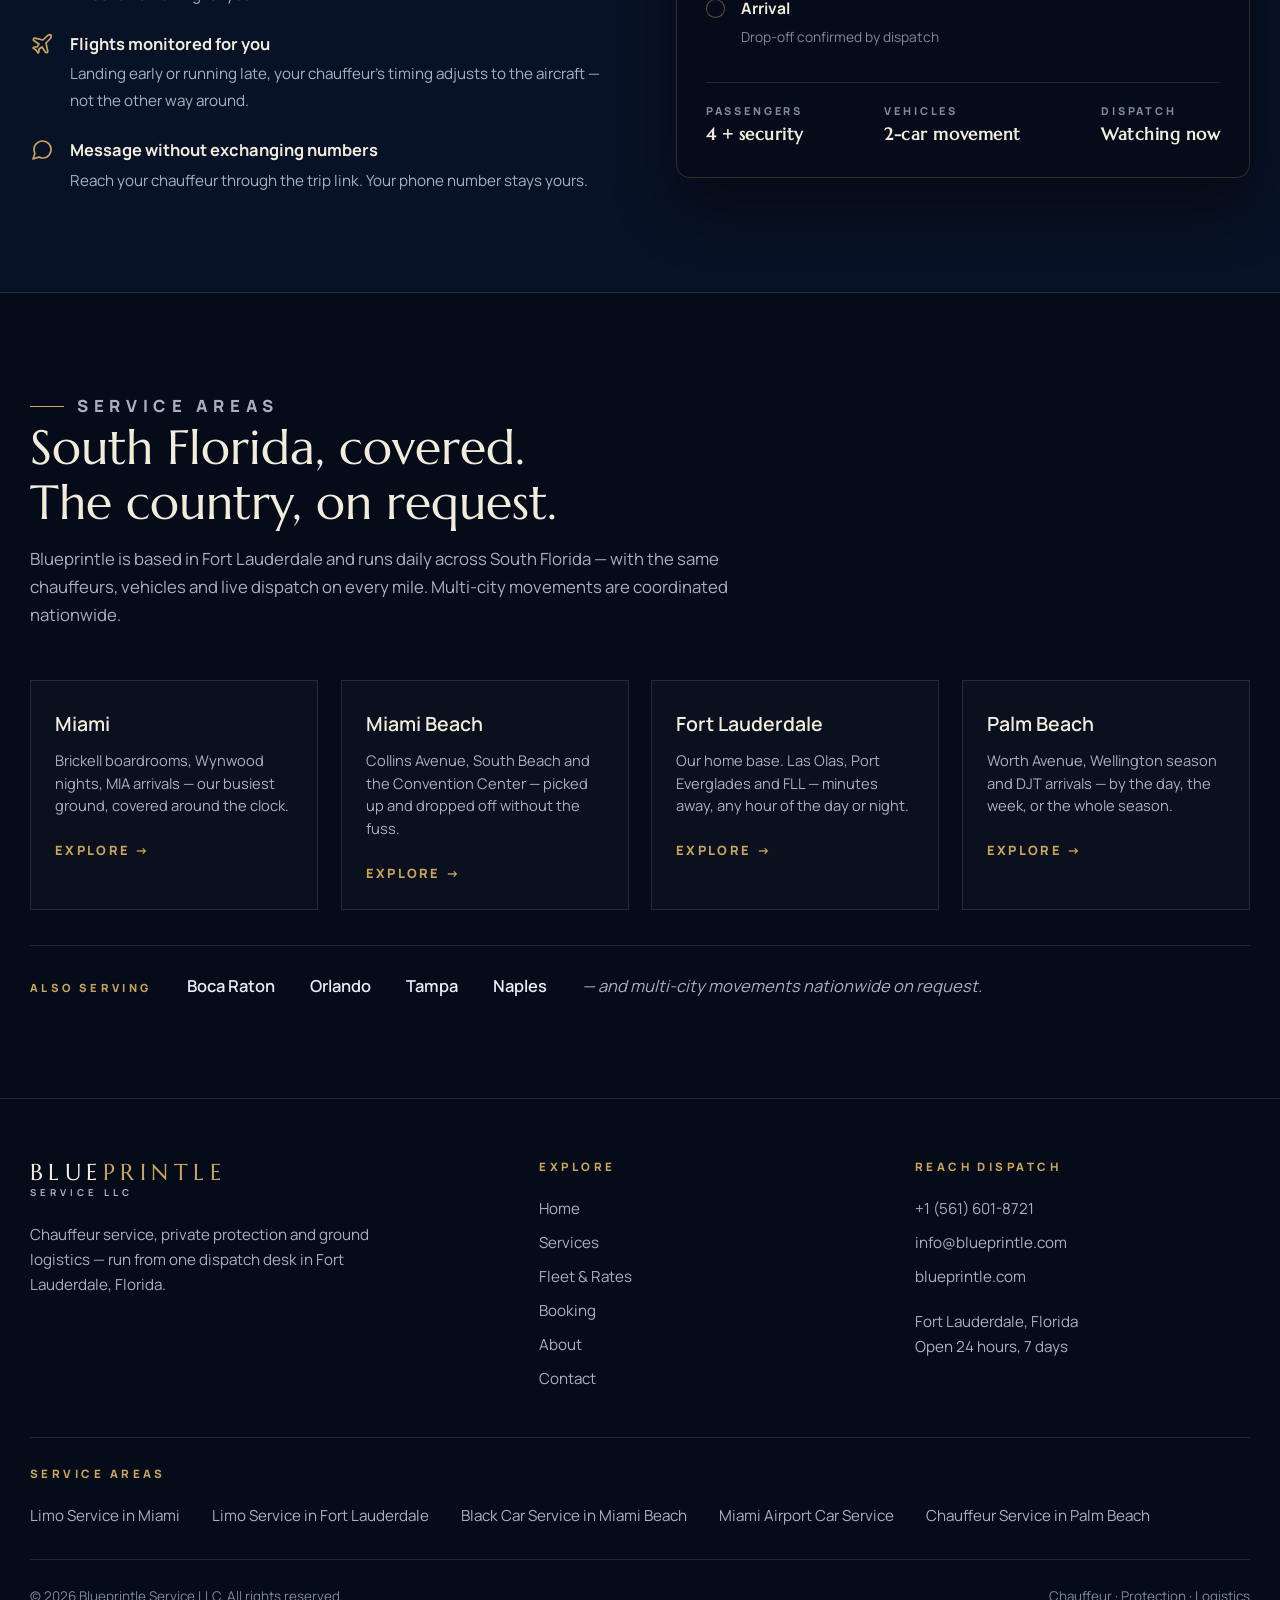
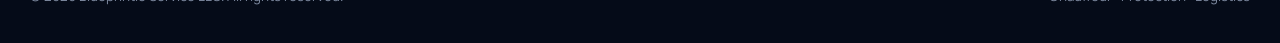
==== commit e46c31be: "PageSpeed: extract embedded images to WebP files on homepage" ====
--- a/index.html
+++ b/index.html
@@ -7,6 +7,49 @@
     <meta name="color-scheme" content="dark" />
     <link rel="icon" href="data:," />
     <title>Limo &amp; Black Car Service in Miami | Private Chauffeur — Blueprintle</title>
+  <link rel="canonical" href="https://blueprintle.com/">
+  <script type="application/ld+json">
+  {
+    "@context": "https://schema.org",
+    "@type": "LocalBusiness",
+    "name": "Blueprintle Service LLC",
+    "url": "https://blueprintle.com/",
+    "telephone": "+1-561-601-8721",
+    "email": "info@blueprintle.com",
+    "description": "Limousine, black car and private chauffeur service with private protection and live dispatch — Miami, Fort Lauderdale and South Florida. Late-model fleet, hourly charters, airport transfers and multi-day programs.",
+    "priceRange": "$$",
+    "address": {
+      "@type": "PostalAddress",
+      "addressLocality": "Fort Lauderdale",
+      "addressRegion": "FL",
+      "addressCountry": "US"
+    },
+    "areaServed": [
+      "Miami",
+      "Fort Lauderdale",
+      "Miami Beach",
+      "Palm Beach",
+      "South Florida"
+    ],
+    "openingHoursSpecification": {
+      "@type": "OpeningHoursSpecification",
+      "dayOfWeek": [
+        "Monday",
+        "Tuesday",
+        "Wednesday",
+        "Thursday",
+        "Friday",
+        "Saturday",
+        "Sunday"
+      ],
+      "opens": "00:00",
+      "closes": "23:59"
+    },
+    "sameAs": [
+      "https://www.facebook.com/profile.php?id=61596696235657"
+    ]
+  }
+  </script>
     <meta name="description" content="Limo service, black car service and private chauffeurs in Miami &amp; Fort Lauderdale. Hourly charters, airport transfers, live dispatch. Call +1 (561) 601-8721." />
     <link rel="preconnect" href="https://fonts.googleapis.com" />
     <link rel="preconnect" href="https://fonts.gstatic.com" crossorigin />
@@ -430,7 +473,7 @@
 
 <!-- ================= HERO ================= -->
     <div class="hero" id="top">
-      <div class="hero-bg"><img src="[data-uri]